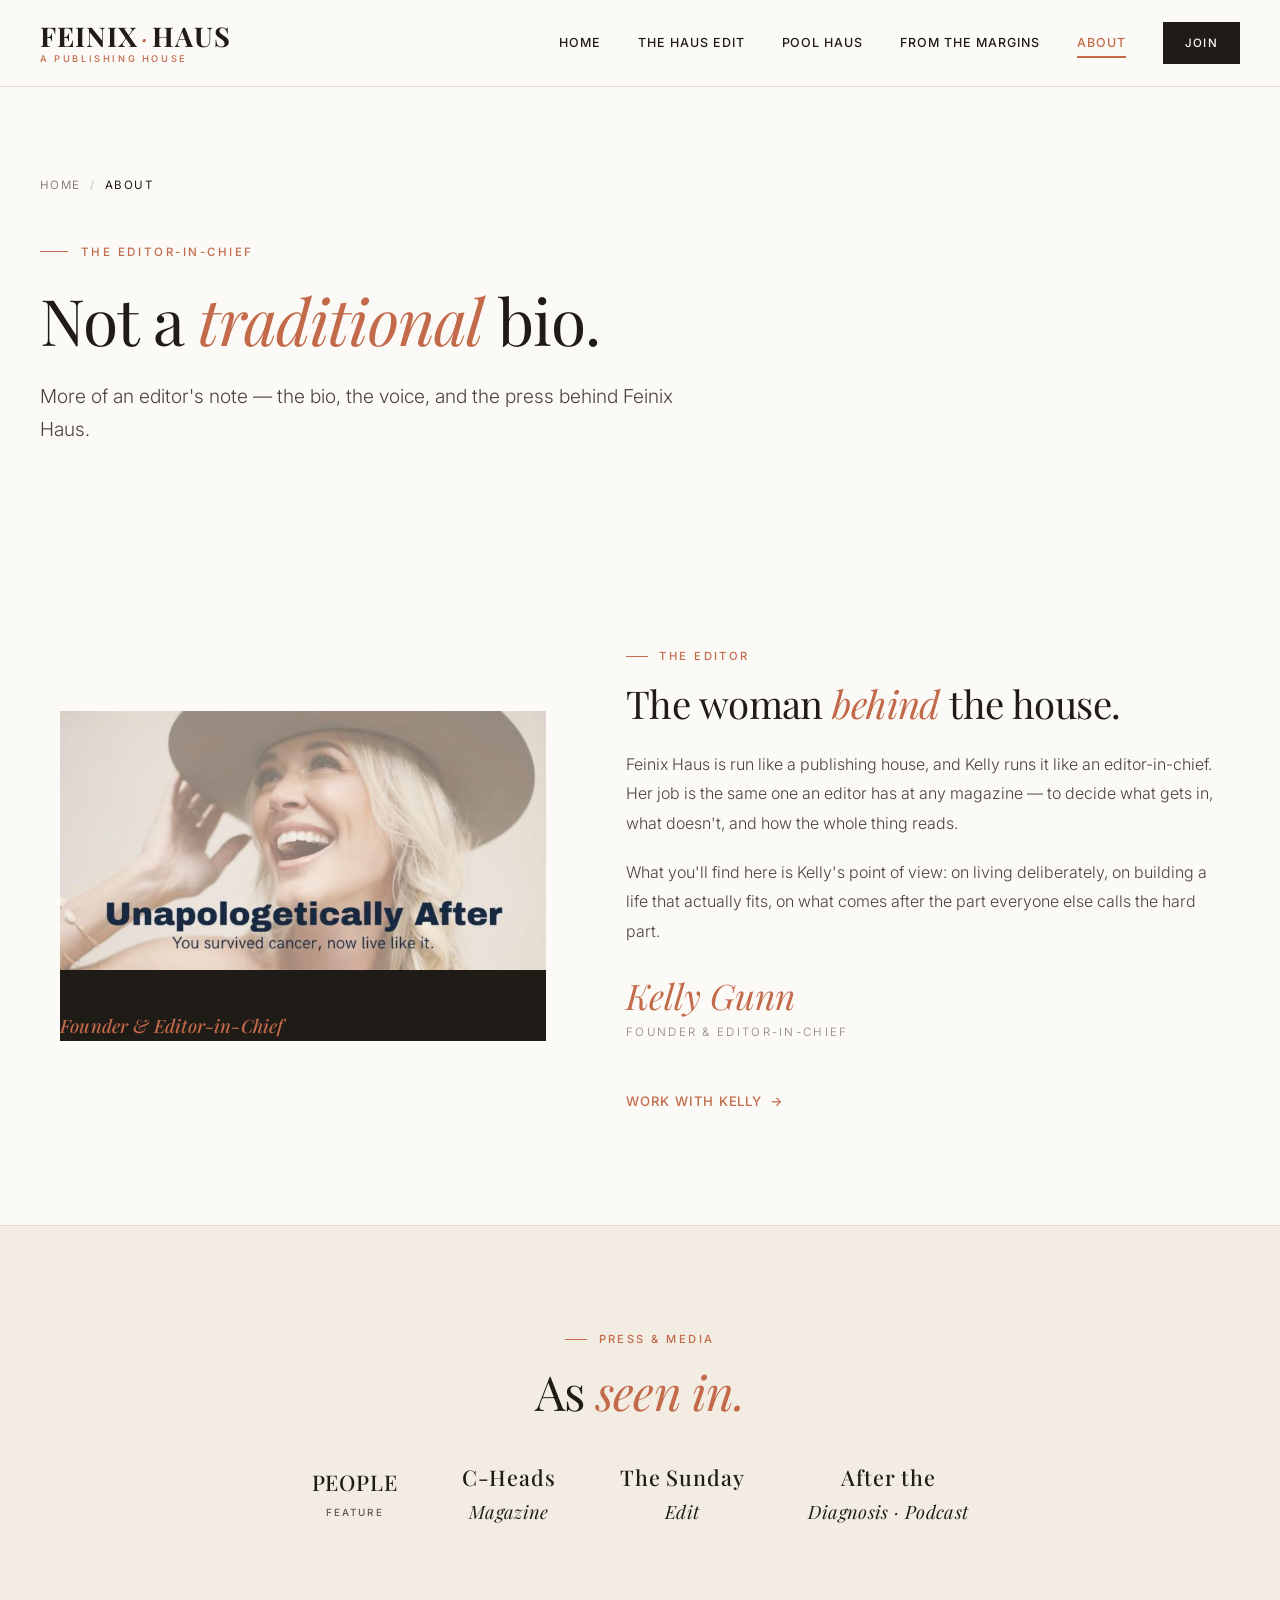
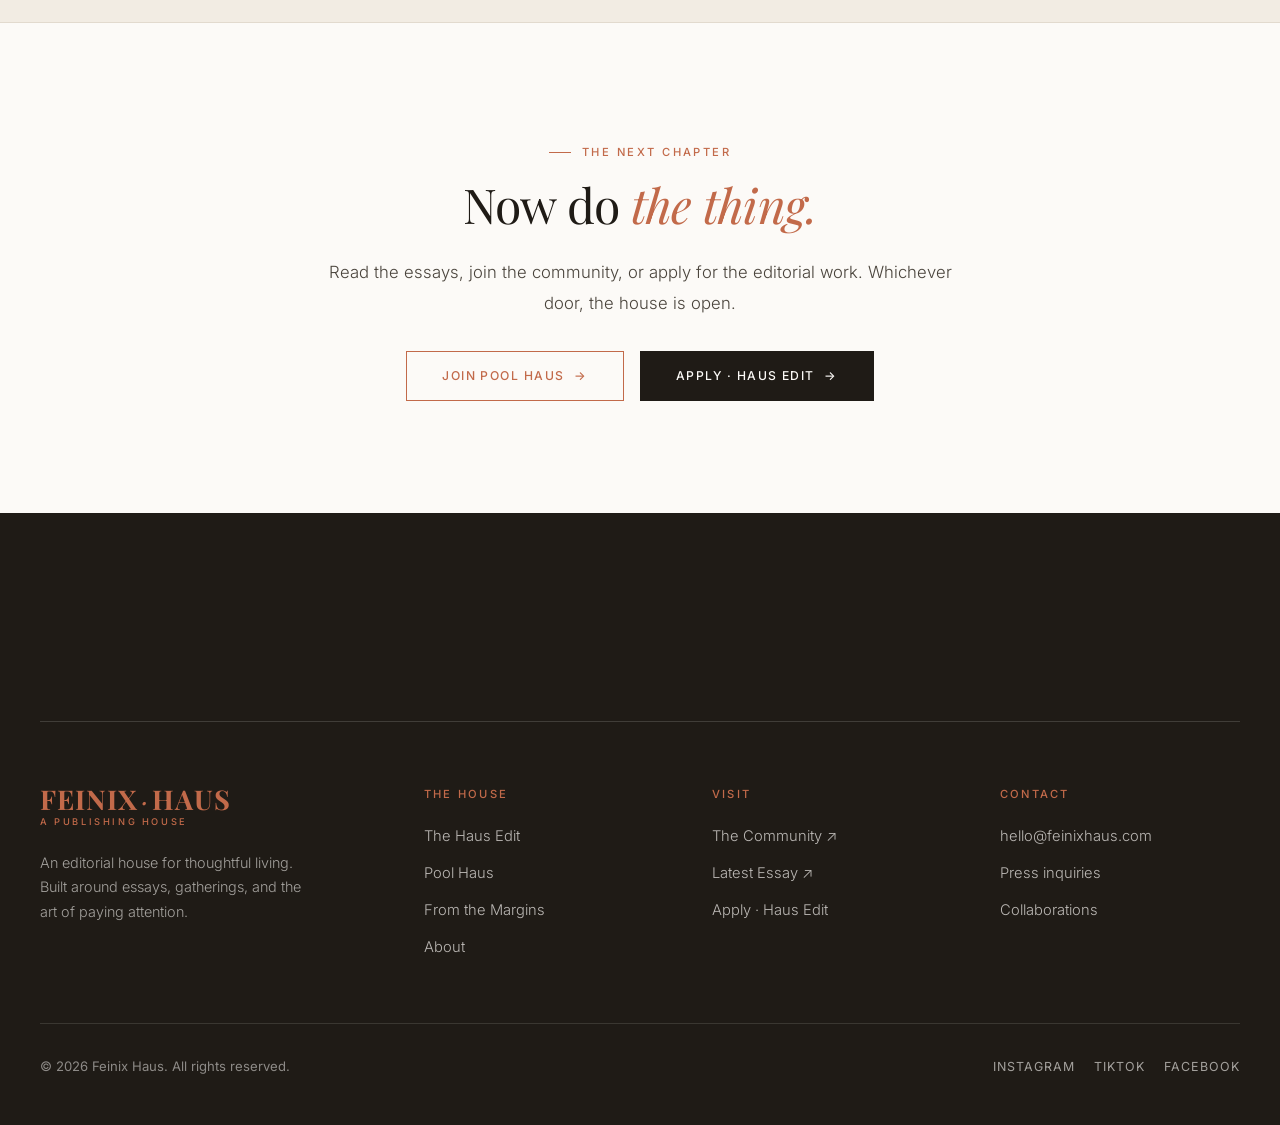
==== about.html @ f5db87a6 "site" ====
<!DOCTYPE html>
<html lang="en">
<head>
  <meta charset="UTF-8">
  <meta name="viewport" content="width=device-width, initial-scale=1.0">
  <meta name="color-scheme" content="light">
  <meta name="theme-color" content="#FCFAF7">

  <title>About — Kelly Gunn, Editor-in-Chief | Feinix Haus</title>
  <meta name="description" content="Kelly Gunn is the founder and editor-in-chief of Feinix Haus. Her story, why this house exists, the editorial philosophy, and the press that has featured her work.">
  <meta name="robots" content="index, follow">
  <link rel="canonical" href="https://feinixhaus.com/about.html">

  <meta property="og:title" content="About — Kelly Gunn, Editor-in-Chief | Feinix Haus">
  <meta property="og:description" content="The founder's story, the editorial philosophy, and the press behind Feinix Haus.">
  <meta property="og:type" content="profile">
  <meta property="og:url" content="https://feinixhaus.com/about.html">
  <meta property="og:site_name" content="Feinix Haus">

  <link rel="preconnect" href="https://fonts.googleapis.com">
  <link rel="preconnect" href="https://fonts.gstatic.com" crossorigin>
  <link href="https://fonts.googleapis.com/css2?family=Playfair+Display:ital,wght@0,400;0,500;0,700;1,400;1,500&family=Inter:wght@300;400;500;600;700&display=swap" rel="stylesheet">
  <link rel="stylesheet" href="styles.css">

  <script type="application/ld+json">
  {
    "@context": "https://schema.org",
    "@type": "ProfilePage",
    "mainEntity": {
      "@type": "Person",
      "name": "Kelly Gunn",
      "jobTitle": "Founder & Editor-in-Chief",
      "worksFor": { "@type": "Organization", "name": "Feinix Haus", "url": "https://feinixhaus.com/" },
      "url": "https://feinixhaus.com/about.html"
    }
  }
  </script>
  <script type="application/ld+json">
  {
    "@context": "https://schema.org",
    "@type": "BreadcrumbList",
    "itemListElement": [
      { "@type": "ListItem", "position": 1, "name": "Home", "item": "https://feinixhaus.com/" },
      { "@type": "ListItem", "position": 2, "name": "About", "item": "https://feinixhaus.com/about.html" }
    ]
  }
  </script>
</head>
<body>

  <a href="#main" class="skip-link">Skip to content</a>
  <div class="scroll-progress" id="scroll-progress" aria-hidden="true"></div>

  <main id="main">

  <!-- HEADER -->
  <header id="site-header" class="solid">
    <div class="header-inner">
      <a href="index.html" class="logo" aria-label="Feinix Haus — Home">
        <span class="logo-word">Feinix<span class="logo-mark">·</span>Haus</span>
        <span class="logo-tag">A Publishing House</span>
      </a>
      <nav class="desktop-nav" id="main-nav" aria-label="Primary">
        <ul>
          <li><a href="index.html">Home</a></li>
          <li><a href="haus-edit.html">The Haus Edit</a></li>
          <li><a href="pool-haus.html">Pool Haus</a></li>
          <li><a href="from-the-margins.html">From the Margins</a></li>
          <li><a href="about.html" aria-current="page">About</a></li>
          <li><a href="pool-haus.html" class="nav-cta">Join</a></li>
        </ul>
      </nav>
      <button class="hamburger" id="hamburger-btn" aria-label="Open menu" aria-expanded="false" aria-controls="mobile-menu">
        <span></span><span></span><span></span>
      </button>
    </div>
  </header>

  <div class="menu-backdrop" id="menu-backdrop"></div>
  <aside class="mobile-menu" id="mobile-menu" aria-label="Mobile navigation">
    <button class="mobile-menu-close" id="menu-close" aria-label="Close menu">×</button>
    <ul>
      <li><a href="index.html">Home</a></li>
      <li><a href="haus-edit.html">The Haus Edit</a></li>
      <li><a href="pool-haus.html">Pool Haus</a></li>
      <li><a href="from-the-margins.html">From the Margins</a></li>
      <li><a href="about.html" aria-current="page">About</a></li>
    </ul>
    <div class="mobile-menu-cta">
      <a href="pool-haus.html" class="btn btn-ink">Join Pool Haus <span class="arrow">→</span></a>
    </div>
  </aside>

  <!-- ============================================
       PAGE HERO
       ============================================ -->
  <section class="page-hero" style="padding-top: 11rem;">
    <div class="page-hero-inner">
      <nav class="breadcrumb" aria-label="Breadcrumb">
        <a href="index.html">Home</a>
        <span class="sep">/</span>
        <span class="current">About</span>
      </nav>
      <span class="page-hero-eyebrow">The Editor-in-Chief</span>
      <h1>Not a <em>traditional</em> bio.</h1>
      <p class="lead">
        More of an editor's note — the bio, the voice, and the press behind Feinix Haus.
      </p>
    </div>
  </section>

  <!-- ============================================
       PORTRAIT + INTRO
       ============================================ -->
  <section style="background: var(--cream);">
    <div class="container">
      <div class="about-grid">
        <div class="about-portrait reveal-left">
          <img src="assets/kelly-portrait.png"
               alt="Kelly Gunn, Founder & Editor-in-Chief of Feinix Haus"
               width="500" height="266"
               loading="lazy"
               decoding="async">
          <div class="about-portrait-caption">
            Kelly Gunn
            <em>Founder &amp; Editor-in-Chief</em>
          </div>
        </div>
        <div class="about-content reveal-right">
          <span class="section-label">The Editor</span>
          <h2 class="section-heading" style="font-size: 2.4rem;">The woman <em>behind</em> the house.</h2>
          <p>
            Feinix Haus is run like a publishing house, and Kelly runs it like an editor-in-chief. Her job is the same one an editor has at any magazine — to decide what gets in, what doesn't, and how the whole thing reads.
          </p>
          <p>
            What you'll find here is Kelly's point of view: on living deliberately, on building a life that actually fits, on what comes after the part everyone else calls the hard part.
          </p>
          <p class="signature">Kelly Gunn</p>
          <p class="role">Founder &amp; Editor-in-Chief</p>
          <a href="haus-edit.html#apply" class="text-link" style="margin-top:1rem;">Work with Kelly <span class="arrow">→</span></a>
        </div>
      </div>
    </div>
  </section>

  <!-- ============================================
       PRESS & MEDIA — Separated Panel
       ============================================ -->
  <section class="media-section" style="background: var(--sand); border-top: 1px solid var(--border-subtle); border-bottom: 1px solid var(--border-subtle);">
    <div class="container">
      <div class="reveal" style="margin-bottom: 2.5rem; text-align: center;">
        <span class="section-label" style="justify-content: center;">Press &amp; Media</span>
        <h2 class="section-heading">As <em>seen in.</em></h2>
      </div>

      <!-- Featured media logos -->
      <div class="media-logos reveal-stagger">
        <span class="media-logo">
          PEOPLE
          <span class="pub-type">Feature</span>
        </span>
        <span class="media-logo">
          C-Heads
          <em>Magazine</em>
        </span>
        <span class="media-logo">
          The Sunday
          <em>Edit</em>
        </span>
        <span class="media-logo">
          After the
          <em>Diagnosis · Podcast</em>
        </span>
      </div>
    </div>
  </section>

  <!-- ============================================
       CTA — close the loop
       ============================================ -->
  <section style="background: var(--cream); padding: 7rem 0;">
    <div class="container" style="text-align: center;">
      <div class="reveal" style="max-width: 640px; margin: 0 auto;">
        <span class="section-label" style="justify-content: center;">The Next Chapter</span>
        <h2 class="section-heading">Now do <em>the thing.</em></h2>
        <p class="section-text" style="margin: 0 auto 2rem;">
          Read the essays, join the community, or apply for the editorial work. Whichever door, the house is open.
        </p>
        <div style="display:flex; gap:1rem; justify-content:center; flex-wrap:wrap;">
          <a href="pool-haus.html" class="btn">Join Pool Haus <span class="arrow">→</span></a>
          <a href="haus-edit.html#apply" class="btn btn-ink">Apply · Haus Edit <span class="arrow">→</span></a>
        </div>
      </div>
    </div>
  </section>

  <!-- FOOTER -->
  <footer id="footer">
    <div class="footer-main">
      <div class="footer-brand">
        <a href="index.html" class="logo" aria-label="Feinix Haus — Home">
          <span class="logo-word">Feinix<span class="logo-mark">·</span>Haus</span>
          <span class="logo-tag">A Publishing House</span>
        </a>
        <p>An editorial house for thoughtful living. Built around essays, gatherings, and the art of paying attention.</p>
      </div>
      <div class="footer-col">
        <h5>The House</h5>
        <ul>
          <li><a href="haus-edit.html">The Haus Edit</a></li>
          <li><a href="pool-haus.html">Pool Haus</a></li>
          <li><a href="from-the-margins.html">From the Margins</a></li>
          <li><a href="about.html">About</a></li>
        </ul>
      </div>
      <div class="footer-col">
        <h5>Visit</h5>
        <ul>
          <li><a href="https://www.skool.com/unapologetically-after" target="_blank" rel="noopener">The Community ↗</a></li>
          <li><a href="https://www.c-heads.com/2026/07/13/the-boat/" target="_blank" rel="noopener">Latest Essay ↗</a></li>
          <li><a href="haus-edit.html#apply">Apply · Haus Edit</a></li>
        </ul>
      </div>
      <div class="footer-col">
        <h5>Contact</h5>
        <ul>
          <li><a href="mailto:hello@feinixhaus.com">hello@feinixhaus.com</a></li>
          <li><a href="mailto:press@feinixhaus.com">Press inquiries</a></li>
          <li><a href="mailto:hello@feinixhaus.com">Collaborations</a></li>
        </ul>
      </div>
    </div>
    <div class="footer-bottom">
      <span>© 2026 Feinix Haus. All rights reserved.</span>
      <div class="footer-socials">
        <a href="https://www.instagram.com/feinix_haus" target="_blank" rel="noopener">Instagram</a>
        <a href="https://www.tiktok.com/@unapologeticallyafter" target="_blank" rel="noopener">TikTok</a>
        <a href="#" aria-label="Facebook">Facebook</a>
      </div>
    </div>
  </footer>

  <button class="back-to-top" id="back-to-top" aria-label="Back to top">
    <svg viewBox="0 0 24 24"><polyline points="18 15 12 9 6 15"></polyline></svg>
  </button>

  </main>

  <script src="nav.js"></script>
</body>
</html>
---- styles.css ----
/* =================================================================
   FEINIX HAUS — Shared Stylesheet
   Editorial house for thoughtful living. All pages share this file.
   ================================================================= */

/* ============================================
   CSS CUSTOM PROPERTIES — Palm Springs Editorial Palette
   ============================================ */
:root {
  --accent: #C26A4A;
  --accent-hover: #a8573b;
  --accent-glow: rgba(194, 106, 74, 0.15);
  --pool: #2E5E5A;
  --ink: #1F1B16;
  --cream: #FCFAF7;
  --sand: #F2ECE3;
  --sand-deep: #E8DFD1;
  --text-primary: #1F1B16;
  --text-secondary: #4a443c;
  --text-muted: #8a8278;
  --border-subtle: #E2DACE;
  --border-ink: #1F1B16;
  --header-height: 80px;
  --transition-smooth: cubic-bezier(0.25, 0.46, 0.45, 0.94);
  --transition-decel: cubic-bezier(0.16, 1, 0.3, 1);
}

/* ============================================
   RESET & BASE
   ============================================ */
* {
  margin: 0;
  padding: 0;
  box-sizing: border-box;
}

:focus-visible {
  outline: 2px solid var(--accent);
  outline-offset: 3px;
  border-radius: 2px;
}

a, button, input, textarea, [tabindex] {
  touch-action: manipulation;
}

.skip-link {
  position: absolute;
  top: -100px;
  left: 1rem;
  background: var(--ink);
  color: var(--cream);
  padding: 0.75rem 1.2rem;
  font-size: 0.8rem;
  letter-spacing: 0.08em;
  text-transform: uppercase;
  text-decoration: none;
  z-index: 2000;
  transition: top 0.25s var(--transition-smooth);
}
.skip-link:focus { top: 1rem; }

.scroll-progress {
  position: fixed;
  top: 0;
  left: 0;
  height: 2px;
  background: var(--accent);
  width: 0%;
  z-index: 1100;
  transition: width 0.1s linear;
}

.visually-hidden {
  position: absolute !important;
  width: 1px; height: 1px;
  padding: 0; margin: -1px;
  overflow: hidden;
  clip: rect(0, 0, 0, 0);
  white-space: nowrap;
  border: 0;
}

html {
  scroll-behavior: smooth;
  scroll-padding-top: 90px;
  -webkit-text-size-adjust: 100%;
  text-size-adjust: 100%;
}

body {
  font-family: 'Inter', -apple-system, BlinkMacSystemFont, sans-serif;
  background-color: #FCFAF7;
  color: var(--text-primary);
  line-height: 1.6;
  -webkit-font-smoothing: antialiased;
  -moz-osx-font-smoothing: grayscale;
  overflow-x: hidden;
  text-rendering: optimizeLegibility;
  font-feature-settings: "kern" 1, "liga" 1;
}

.hero-image-main,
.hero-image-frame,
.scroll-progress,
.back-to-top,
.reveal, .reveal-left, .reveal-right,
.essay-feature-image img,
.archive-image img,
.tier-card {
  will-change: transform, opacity;
  backface-visibility: hidden;
  -webkit-backface-visibility: hidden;
}

h1, h2, h3, .serif {
  font-family: 'Playfair Display', serif;
  font-weight: 400;
  letter-spacing: -0.015em;
}

img {
  max-width: 100%;
  display: block;
}

.container {
  max-width: 1240px;
  margin: 0 auto;
  padding: 0 2.5rem;
}

.container-wide {
  max-width: 1480px;
  margin: 0 auto;
  padding: 0 2.5rem;
}

.container-narrow {
  max-width: 860px;
  margin: 0 auto;
  padding: 0 2.5rem;
}

/* ============================================
   TYPOGRAPHY UTILITIES
   ============================================ */
.eyebrow {
  font-family: 'Inter', sans-serif;
  font-size: 0.7rem;
  letter-spacing: 0.22em;
  text-transform: uppercase;
  color: var(--accent);
  font-weight: 500;
}

.eyebrow-muted {
  font-family: 'Inter', sans-serif;
  font-size: 0.7rem;
  letter-spacing: 0.22em;
  text-transform: uppercase;
  color: var(--text-muted);
  font-weight: 500;
}

.lead {
  font-size: 1.2rem;
  font-weight: 300;
  color: var(--text-secondary);
  line-height: 1.7;
}

/* ============================================
   HEADER
   ============================================ */
header {
  position: fixed;
  top: 0;
  left: 0;
  right: 0;
  z-index: 1000;
  display: flex;
  justify-content: space-between;
  align-items: center;
  padding: 1.4rem 2.5rem;
  max-width: 100%;
  transition: all 0.4s var(--transition-smooth);
  background: transparent;
}

/* On interior pages, header always has a subtle backdrop (hero may be shorter) */
header.solid {
  background: rgba(252, 250, 247, 0.9);
  backdrop-filter: blur(20px) saturate(1.1);
  -webkit-backdrop-filter: blur(20px) saturate(1.1);
  box-shadow: 0 1px 0 var(--border-subtle);
}

header.scrolled {
  background: rgba(252, 250, 247, 0.9);
  backdrop-filter: blur(20px) saturate(1.1);
  -webkit-backdrop-filter: blur(20px) saturate(1.1);
  padding: 0.9rem 2.5rem;
  box-shadow: 0 1px 0 var(--border-subtle);
}

.header-inner {
  display: flex;
  justify-content: space-between;
  align-items: center;
  max-width: 1480px;
  margin: 0 auto;
  width: 100%;
  gap: 1rem;
}

.header-inner > .logo { flex: 0 1 auto; min-width: 0; }
.header-inner > .hamburger,
.header-inner > nav.desktop-nav { flex: 0 0 auto; }

.logo {
  font-family: 'Playfair Display', serif;
  font-size: 1.7rem;
  font-weight: 700;
  letter-spacing: 0.04em;
  text-transform: uppercase;
  line-height: 1;
  text-decoration: none;
  color: var(--ink);
  display: inline-flex;
  flex-direction: column;
  align-items: flex-start;
  gap: 0.15rem;
  min-width: 0;
  overflow: hidden;
}

.logo-mark {
  color: var(--accent);
  font-style: italic;
  font-weight: 400;
  padding: 0 0.1em;
}

.logo-word { display: inline-block; white-space: nowrap; }

.logo-tag {
  display: block;
  font-size: 0.58rem;
  font-weight: 500;
  letter-spacing: 0.28em;
  text-transform: uppercase;
  color: var(--accent);
  font-family: 'Inter', sans-serif;
  margin-top: 0.1rem;
  white-space: nowrap;
}

nav ul {
  display: flex;
  gap: 2.3rem;
  list-style: none;
  font-size: 0.78rem;
  font-weight: 500;
  letter-spacing: 0.08em;
  text-transform: uppercase;
  align-items: center;
}

nav a {
  text-decoration: none;
  color: var(--text-primary);
  transition: color 0.3s;
  position: relative;
  display: inline-flex;
  align-items: baseline;
  gap: 0.35rem;
}

nav a::after {
  content: '';
  position: absolute;
  bottom: -5px;
  left: 0;
  width: 0;
  height: 1.5px;
  background: var(--accent);
  transition: width 0.3s var(--transition-smooth);
}

nav a:hover { color: var(--accent); }
nav a:hover::after { width: 100%; }

/* Active page indicator */
nav a[aria-current="page"] {
  color: var(--accent);
}
nav a[aria-current="page"]::after {
  width: 100%;
}

.nav-cta {
  background: var(--ink);
  color: var(--cream);
  padding: 0.65rem 1.3rem;
  text-decoration: none;
  font-size: 0.72rem;
  letter-spacing: 0.12em;
  text-transform: uppercase;
  font-weight: 500;
  transition: all 0.3s var(--transition-smooth);
  border: 1px solid var(--ink);
}
.nav-cta:hover {
  background: var(--accent);
  border-color: var(--accent);
  color: #fff;
}
.nav-cta::after { display: none; }

/* Hamburger */
.hamburger {
  display: none;
  flex-direction: column;
  justify-content: center;
  gap: 5px;
  width: 30px;
  height: 30px;
  background: none;
  border: none;
  cursor: pointer;
  padding: 0;
  z-index: 1001;
  position: relative;
}
.hamburger::before {
  content: '';
  position: absolute;
  inset: -10px;
}
.hamburger span {
  display: block;
  width: 100%;
  height: 1.5px;
  background: var(--ink);
  transition: all 0.3s var(--transition-smooth);
  transform-origin: center;
}
.hamburger.active span:nth-child(1) { transform: rotate(45deg) translate(4.5px, 4.5px); }
.hamburger.active span:nth-child(2) { opacity: 0; }
.hamburger.active span:nth-child(3) { transform: rotate(-45deg) translate(4.5px, -4.5px); }

/* ============================================
   HOME HERO
   ============================================ */
.hero {
  position: relative;
  padding: 9rem 2.5rem 5rem;
  min-height: 92vh;
  display: flex;
  align-items: center;
  overflow: hidden;
}

.hero-grid {
  max-width: 1480px;
  margin: 0 auto;
  width: 100%;
  display: grid;
  grid-template-columns: 1.05fr 0.95fr;
  gap: 4rem;
  align-items: center;
}

.hero-content { position: relative; z-index: 2; }

.hero-issue {
  display: flex;
  align-items: center;
  gap: 0.85rem;
  margin-bottom: 2.5rem;
  opacity: 0;
  animation: heroFadeIn 0.8s var(--transition-smooth) 0.2s forwards;
}
.hero-issue .issue-no {
  font-family: 'Playfair Display', serif;
  font-style: italic;
  font-size: 0.95rem;
  color: var(--text-secondary);
}
.hero-issue .issue-rule {
  width: 40px;
  height: 1px;
  background: var(--accent);
}

.hero h1 {
  font-size: clamp(3.2rem, 7.2vw, 6rem);
  font-weight: 400;
  line-height: 1.02;
  margin-bottom: 1.8rem;
  color: var(--ink);
  opacity: 0;
  transform: translateY(30px);
  animation: heroFadeIn 1s var(--transition-smooth) 0.35s forwards;
}

.hero-audience {
  font-family: 'Inter', sans-serif;
  font-size: 0.78rem;
  letter-spacing: 0.2em;
  text-transform: uppercase;
  color: var(--accent);
  font-weight: 500;
  margin-bottom: 1rem;
  opacity: 0;
  transform: translateY(20px);
  animation: heroFadeIn 1s var(--transition-smooth) 0.3s forwards;
}

.hero h1 em {
  font-style: italic;
  color: var(--accent);
  font-weight: 500;
}

.hero .subtitle {
  font-family: 'Inter', sans-serif;
  font-size: 1.18rem;
  font-weight: 300;
  color: var(--text-secondary);
  max-width: 480px;
  line-height: 1.75;
  margin-bottom: 2.5rem;
  opacity: 0;
  transform: translateY(20px);
  animation: heroFadeIn 1s var(--transition-smooth) 0.55s forwards;
}

.hero-actions {
  display: flex;
  gap: 1rem;
  flex-wrap: wrap;
  align-items: center;
  opacity: 0;
  transform: translateY(20px);
  animation: heroFadeIn 1s var(--transition-smooth) 0.75s forwards;
}

.hero-visual {
  position: relative;
  height: 78vh;
  max-height: 720px;
  min-height: 480px;
}

.hero-image-main {
  position: absolute;
  inset: 0;
  width: 100%;
  height: 100%;
  object-fit: cover;
  filter: contrast(1.02) saturate(0.95);
  opacity: 0;
  transform: scale(1.05);
  animation: heroImgReveal 1.6s var(--transition-decel) 0.3s forwards;
}

.hero-image-frame {
  position: absolute;
  inset: 0;
  border: 1px solid rgba(31, 27, 22, 0.15);
  pointer-events: none;
  z-index: 2;
  transform: scale(0.96);
  opacity: 0;
  animation: heroFrameReveal 1.2s var(--transition-smooth) 0.7s forwards;
}

.hero-caption {
  position: absolute;
  bottom: -2rem;
  right: 0;
  background: var(--cream);
  padding: 1rem 1.4rem;
  max-width: 240px;
  font-size: 0.72rem;
  letter-spacing: 0.15em;
  text-transform: uppercase;
  color: var(--text-muted);
  border-left: 2px solid var(--accent);
  z-index: 3;
  opacity: 0;
  transform: translateY(15px);
  animation: heroFadeIn 0.9s var(--transition-smooth) 1.1s forwards;
}
.hero-caption em {
  font-family: 'Playfair Display', serif;
  font-style: italic;
  text-transform: none;
  letter-spacing: 0.01em;
  font-size: 0.95rem;
  color: var(--ink);
  display: block;
  margin-top: 0.3rem;
}

@keyframes heroFadeIn { to { opacity: 1; transform: translateY(0); } }
@keyframes heroImgReveal { to { opacity: 1; transform: scale(1); } }
@keyframes heroFrameReveal { to { opacity: 1; transform: scale(1); } }

.scroll-cue {
  position: absolute;
  bottom: 2rem;
  left: 2.5rem;
  display: flex;
  align-items: center;
  gap: 0.75rem;
  font-size: 0.66rem;
  letter-spacing: 0.2em;
  text-transform: uppercase;
  color: var(--text-muted);
  opacity: 0;
  animation: heroFadeIn 1s var(--transition-smooth) 1.4s forwards;
  z-index: 3;
}
.scroll-cue .scroll-line {
  width: 36px;
  height: 1px;
  background: var(--accent);
  animation: scrollPulse 2.4s ease-in-out infinite;
}
@keyframes scrollPulse {
  0%, 100% { opacity: 0.3; transform: scaleX(0.5); transform-origin: left; }
  50% { opacity: 1; transform: scaleX(1); }
}

/* ============================================
   INTERIOR PAGE HERO (shorter than home hero)
   ============================================ */
.page-hero {
  padding: 11rem 2.5rem 5rem;
  background: var(--cream);
  position: relative;
}
.page-hero-inner {
  max-width: 1240px;
  margin: 0 auto;
}
.page-hero-eyebrow {
  font-family: 'Inter', sans-serif;
  font-size: 0.72rem;
  letter-spacing: 0.22em;
  text-transform: uppercase;
  color: var(--accent);
  font-weight: 500;
  margin-bottom: 1.5rem;
  display: inline-flex;
  align-items: center;
  gap: 0.8rem;
}
.page-hero-eyebrow::before {
  content: '';
  width: 28px;
  height: 1px;
  background: var(--accent);
}
.page-hero h1 {
  font-family: 'Playfair Display', serif;
  font-size: clamp(2.4rem, 5.5vw, 4rem);
  font-weight: 400;
  line-height: 1.1;
  color: var(--ink);
  max-width: 18ch;
  margin-bottom: 1.5rem;
}
.page-hero h1 em {
  font-style: italic;
  color: var(--accent);
}
.page-hero .lead {
  font-size: 1.2rem;
  font-weight: 300;
  color: var(--text-secondary);
  line-height: 1.75;
  max-width: 640px;
}

/* Breadcrumb on interior pages */
.breadcrumb {
  display: flex;
  align-items: center;
  gap: 0.6rem;
  font-size: 0.72rem;
  letter-spacing: 0.12em;
  text-transform: uppercase;
  color: var(--text-muted);
  margin-bottom: 2.5rem;
}
.breadcrumb a {
  color: var(--text-muted);
  text-decoration: none;
  transition: color 0.3s;
}
.breadcrumb a:hover { color: var(--accent); }
.breadcrumb .sep { opacity: 0.5; }
.breadcrumb .current { color: var(--ink); }

/* ============================================
   SECTIONS
   ============================================ */
section {
  padding: 7rem 0;
  position: relative;
  scroll-margin-top: 90px;
}

.section-marker {
  position: absolute;
  top: 2.5rem;
  right: 2.5rem;
  font-family: 'Playfair Display', serif;
  font-style: italic;
  font-size: 0.82rem;
  color: var(--text-muted);
  letter-spacing: 0.05em;
  opacity: 0.6;
}
.section-marker span {
  color: var(--accent);
  font-style: normal;
  font-weight: 500;
}
@media (max-width: 768px) {
  .section-marker { right: 1.5rem; top: 1.8rem; font-size: 0.72rem; }
}

.section-label {
  font-family: 'Inter', sans-serif;
  font-size: 0.7rem;
  letter-spacing: 0.22em;
  text-transform: uppercase;
  color: var(--accent);
  margin-bottom: 1rem;
  font-weight: 500;
  display: inline-flex;
  align-items: center;
  gap: 0.7rem;
}
.section-label::before {
  content: '';
  width: 22px;
  height: 1px;
  background: var(--accent);
}

.section-heading {
  font-family: 'Playfair Display', serif;
  font-size: clamp(2rem, 4vw, 3rem);
  font-weight: 400;
  line-height: 1.15;
  margin-bottom: 1.5rem;
  color: var(--ink);
}
.section-heading em {
  font-style: italic;
  color: var(--accent);
}

.section-text {
  font-size: 1.05rem;
  font-weight: 300;
  color: var(--text-secondary);
  max-width: 640px;
  line-height: 1.85;
}

.panel-sand { background: var(--sand); }
.panel-sand-deep { background: var(--sand-deep); }
.panel-ink { background: var(--ink); color: var(--cream); }

/* ============================================
   BUTTONS
   ============================================ */
.btn {
  display: inline-flex;
  align-items: center;
  gap: 0.6rem;
  background: transparent;
  border: 1.5px solid var(--accent);
  color: var(--accent);
  padding: 0.9rem 2.2rem;
  font-size: 0.76rem;
  font-weight: 500;
  letter-spacing: 0.12em;
  text-transform: uppercase;
  text-decoration: none;
  transition: all 0.35s var(--transition-smooth);
  position: relative;
  overflow: hidden;
  font-family: 'Inter', sans-serif;
  cursor: pointer;
}
.btn::before {
  content: '';
  position: absolute;
  top: 0;
  left: -100%;
  width: 100%;
  height: 100%;
  background: var(--accent);
  transition: left 0.35s var(--transition-smooth);
  z-index: -1;
}
.btn:hover {
  color: #fff;
  transform: translateY(-2px);
  box-shadow: 0 8px 24px var(--accent-glow);
}
.btn:hover::before { left: 0; }
.btn:active { transform: translateY(0); }
.btn .arrow {
  display: inline-block;
  transition: transform 0.3s var(--transition-smooth);
}
.btn:hover .arrow { transform: translateX(4px); }

.btn-ink {
  background: var(--ink);
  color: var(--cream);
  border-color: var(--ink);
}
.btn-ink::before { background: var(--accent); }
.btn-ink:hover { color: #fff; border-color: var(--accent); }

.btn-light {
  border-color: var(--cream);
  color: var(--cream);
}
.btn-light::before { background: var(--cream); }
.btn-light:hover { color: var(--ink); }

.text-link {
  display: inline-flex;
  align-items: center;
  gap: 0.5rem;
  color: var(--accent);
  text-decoration: none;
  font-size: 0.82rem;
  font-weight: 500;
  letter-spacing: 0.06em;
  text-transform: uppercase;
  transition: gap 0.3s var(--transition-smooth);
}
.text-link:hover { gap: 0.8rem; }
.text-link .arrow { transition: transform 0.3s var(--transition-smooth); }
.text-link:hover .arrow { transform: translateX(3px); }

/* ============================================
   SCROLL REVEAL
   ============================================ */
.reveal {
  opacity: 0;
  transform: translateY(40px);
  transition: opacity 0.9s var(--transition-decel), transform 0.9s var(--transition-decel);
}
.reveal.visible { opacity: 1; transform: translateY(0); }

.reveal-left {
  opacity: 0;
  transform: translateX(-40px);
  transition: opacity 0.9s var(--transition-decel), transform 0.9s var(--transition-decel);
}
.reveal-left.visible { opacity: 1; transform: translateX(0); }

.reveal-right {
  opacity: 0;
  transform: translateX(40px);
  transition: opacity 0.9s var(--transition-decel), transform 0.9s var(--transition-decel);
}
.reveal-right.visible { opacity: 1; transform: translateX(0); }

.reveal-stagger > * {
  opacity: 0;
  transform: translateY(28px);
  transition: opacity 0.7s var(--transition-decel), transform 0.7s var(--transition-decel);
}
.reveal-stagger.visible > * { opacity: 1; transform: translateY(0); }
.reveal-stagger.visible > *:nth-child(1) { transition-delay: 0.05s; }
.reveal-stagger.visible > *:nth-child(2) { transition-delay: 0.15s; }
.reveal-stagger.visible > *:nth-child(3) { transition-delay: 0.25s; }
.reveal-stagger.visible > *:nth-child(4) { transition-delay: 0.35s; }
.reveal-stagger.visible > *:nth-child(5) { transition-delay: 0.45s; }
.reveal-stagger.visible > *:nth-child(6) { transition-delay: 0.55s; }

/* ============================================
   PHILOSOPHY
   ============================================ */
.philosophy {
  padding: 8rem 0;
  background: var(--cream);
}
.philosophy-grid {
  display: grid;
  grid-template-columns: 0.9fr 1.1fr;
  gap: 5rem;
  align-items: start;
}
.philosophy-quote {
  font-family: 'Playfair Display', serif;
  font-style: italic;
  font-size: clamp(1.5rem, 2.6vw, 2.05rem);
  line-height: 1.45;
  color: var(--ink);
  position: relative;
  padding-left: 2rem;
  border-left: 2px solid var(--accent);
}
.philosophy-quote-mark {
  position: absolute;
  top: -2.5rem;
  left: -0.5rem;
  font-family: 'Playfair Display', serif;
  font-size: 5rem;
  color: var(--accent);
  opacity: 0.18;
  line-height: 1;
}
.philosophy-attribution {
  margin-top: 2rem;
  font-family: 'Inter', sans-serif;
  font-style: normal;
  font-size: 0.78rem;
  letter-spacing: 0.18em;
  text-transform: uppercase;
  color: var(--text-muted);
}
.philosophy-pillars {
  display: grid;
  gap: 1.5rem;
  margin-top: 2rem;
}
.pillar {
  display: grid;
  grid-template-columns: auto 1fr;
  gap: 1.4rem;
  align-items: start;
  padding: 1.3rem 0;
  border-top: 1px solid var(--border-subtle);
}
.pillar:last-child { border-bottom: 1px solid var(--border-subtle); }
.pillar-no {
  font-family: 'Playfair Display', serif;
  font-style: italic;
  font-size: 1.1rem;
  color: var(--accent);
  padding-top: 0.15rem;
}
.pillar h4 {
  font-family: 'Playfair Display', serif;
  font-size: 1.2rem;
  font-weight: 500;
  margin-bottom: 0.3rem;
  color: var(--ink);
}
.pillar p {
  font-size: 0.95rem;
  color: var(--text-secondary);
  line-height: 1.65;
  font-weight: 300;
}

/* ============================================
   FEATURED ESSAY
   ============================================ */
.featured-essay {
  padding: 7rem 0;
  background: var(--sand);
}
.essay-feature-card {
  display: grid;
  grid-template-columns: 1.1fr 1fr;
  gap: 0;
  background: var(--cream);
  margin-top: 3rem;
  align-items: stretch;
  box-shadow: 0 30px 60px -30px rgba(31, 27, 22, 0.18);
}
.essay-feature-image {
  position: relative;
  overflow: hidden;
  min-height: 460px;
}
.essay-feature-image img {
  width: 100%;
  height: 100%;
  object-fit: cover;
  filter: contrast(1.02);
  transition: transform 0.8s var(--transition-smooth);
}
.essay-feature-card:hover .essay-feature-image img {
  transform: scale(1.04);
}
.essay-feature-tag {
  position: absolute;
  top: 1.5rem;
  left: 1.5rem;
  background: var(--cream);
  padding: 0.5rem 1rem;
  font-size: 0.66rem;
  letter-spacing: 0.18em;
  text-transform: uppercase;
  color: var(--accent);
  font-weight: 500;
  z-index: 2;
}
.essay-feature-content {
  padding: 3.5rem 3rem;
  display: flex;
  flex-direction: column;
  justify-content: center;
}
.essay-feature-meta {
  font-size: 0.72rem;
  letter-spacing: 0.15em;
  text-transform: uppercase;
  color: var(--text-muted);
  margin-bottom: 1rem;
}
.essay-feature-content h3 {
  font-family: 'Playfair Display', serif;
  font-size: clamp(1.8rem, 3vw, 2.4rem);
  font-weight: 400;
  line-height: 1.2;
  margin-bottom: 1.2rem;
  color: var(--ink);
}
.essay-feature-content h3 em {
  font-style: italic;
  color: var(--accent);
}
.essay-feature-content p {
  color: var(--text-secondary);
  font-weight: 300;
  line-height: 1.75;
  margin-bottom: 1.5rem;
}
.essay-byline {
  display: flex;
  align-items: center;
  gap: 0.8rem;
  margin-bottom: 1.5rem;
  padding-top: 1.5rem;
  border-top: 1px solid var(--border-subtle);
}
.byline-avatar {
  width: 38px;
  height: 38px;
  border-radius: 50%;
  background: var(--sand-deep);
  overflow: hidden;
}
.byline-avatar img {
  width: 100%;
  height: 100%;
  object-fit: cover;
}
.byline-text { font-size: 0.85rem; color: var(--text-secondary); }
.byline-text strong {
  display: block;
  color: var(--ink);
  font-weight: 500;
  font-family: 'Playfair Display', serif;
  font-size: 0.95rem;
}

/* ============================================
   THE HAUS EDIT
   ============================================ */
.haus-edit {
  padding: 8rem 0;
  background: var(--cream);
}
.haus-edit-intro {
  display: grid;
  grid-template-columns: 1fr 1fr;
  gap: 4rem;
  align-items: end;
  margin-bottom: 5rem;
}
.edit-detail-grid {
  display: grid;
  grid-template-columns: repeat(2, 1fr);
  gap: 0;
  border-top: 1px solid var(--border-ink);
  border-left: 1px solid var(--border-ink);
}
.edit-detail {
  padding: 2.5rem;
  border-right: 1px solid var(--border-ink);
  border-bottom: 1px solid var(--border-ink);
  background: var(--cream);
  transition: background 0.4s;
}
.edit-detail:hover { background: var(--sand); }
.edit-detail-label {
  font-size: 0.66rem;
  letter-spacing: 0.2em;
  text-transform: uppercase;
  color: var(--accent);
  font-weight: 500;
  margin-bottom: 0.8rem;
}
.edit-detail h4 {
  font-family: 'Playfair Display', serif;
  font-size: 1.45rem;
  font-weight: 400;
  color: var(--ink);
  margin-bottom: 0.8rem;
  line-height: 1.25;
}
.edit-detail p {
  font-size: 0.95rem;
  color: var(--text-secondary);
  line-height: 1.7;
  font-weight: 300;
}

.volume-feature {
  margin-top: 5rem;
  display: grid;
  grid-template-columns: 0.85fr 1.15fr;
  gap: 4rem;
  align-items: center;
  background: var(--ink);
  color: var(--cream);
  padding: 4rem;
}
.volume-feature-image {
  position: relative;
  aspect-ratio: 4 / 5;
  overflow: hidden;
}
.volume-feature-image img {
  width: 100%;
  height: 100%;
  object-fit: cover;
  filter: grayscale(10%) contrast(1.05);
}
.volume-feature .eyebrow { color: var(--accent); }
.volume-feature h3 {
  font-family: 'Playfair Display', serif;
  font-size: clamp(2rem, 3.5vw, 2.8rem);
  font-weight: 400;
  line-height: 1.15;
  margin: 0.8rem 0 1.5rem;
  color: var(--cream);
}
.volume-feature h3 em { font-style: italic; color: var(--accent); }
.volume-feature p {
  color: rgba(252, 250, 247, 0.78);
  font-weight: 300;
  line-height: 1.8;
  margin-bottom: 1.5rem;
}
.volume-includes {
  list-style: none;
  margin: 1.8rem 0 2rem;
  padding: 1.5rem 0;
  border-top: 1px solid rgba(252, 250, 247, 0.15);
  border-bottom: 1px solid rgba(252, 250, 247, 0.15);
}
.volume-includes li {
  display: flex;
  align-items: baseline;
  gap: 0.8rem;
  padding: 0.45rem 0;
  font-size: 0.92rem;
  color: rgba(252, 250, 247, 0.85);
  font-weight: 300;
}
.volume-includes li::before {
  content: '—';
  color: var(--accent);
  font-weight: 500;
}

/* FAQ */
.faq-section {
  margin-top: 5rem;
  max-width: 860px;
}
.faq-list { border-top: 1px solid var(--border-subtle); }
.faq-item { border-bottom: 1px solid var(--border-subtle); }
.faq-question {
  width: 100%;
  background: none;
  border: none;
  padding: 1.6rem 0;
  display: flex;
  justify-content: space-between;
  align-items: center;
  gap: 1.5rem;
  text-align: left;
  cursor: pointer;
  font-family: 'Playfair Display', serif;
  font-size: 1.2rem;
  font-weight: 400;
  color: var(--ink);
  transition: color 0.3s;
}
.faq-question:hover { color: var(--accent); }
.faq-icon {
  flex-shrink: 0;
  width: 22px;
  height: 22px;
  position: relative;
}
.faq-icon::before,
.faq-icon::after {
  content: '';
  position: absolute;
  background: var(--accent);
  transition: transform 0.35s var(--transition-smooth);
}
.faq-icon::before {
  top: 50%; left: 0;
  width: 100%; height: 1.5px;
  transform: translateY(-50%);
}
.faq-icon::after {
  left: 50%; top: 0;
  width: 1.5px; height: 100%;
  transform: translateX(-50%);
}
.faq-item.open .faq-icon::after { transform: translateX(-50%) scaleY(0); }
.faq-answer {
  max-height: 0;
  overflow: hidden;
  transition: max-height 0.45s var(--transition-smooth);
}
.faq-answer-inner {
  padding: 0 0 1.6rem;
  color: var(--text-secondary);
  font-weight: 300;
  line-height: 1.8;
  max-width: 680px;
}

/* ============================================
   APPLY FORM
   ============================================ */
.apply-section {
  padding: 8rem 0;
  background: var(--ink);
  color: var(--cream);
  position: relative;
  overflow: hidden;
}
.apply-section::before {
  content: '';
  position: absolute;
  inset: 0;
  background-image: url('https://images.unsplash.com/photo-1493809842364-78817add7ffb?q=80&w=2000&auto=format&fit=crop');
  background-size: cover;
  background-position: center;
  opacity: 0.1;
  mix-blend-mode: overlay;
}
.apply-content { position: relative; z-index: 2; }
.apply-grid {
  display: grid;
  grid-template-columns: 1fr 1fr;
  gap: 4rem;
  align-items: start;
  max-width: 1080px;
  margin: 0 auto;
}
.apply-content .section-label { color: var(--accent); }
.apply-content .section-label::before { background: var(--accent); }
.apply-content h2 {
  font-family: 'Playfair Display', serif;
  font-size: clamp(2rem, 3.6vw, 2.8rem);
  font-weight: 400;
  line-height: 1.15;
  color: var(--cream);
  margin: 1rem 0 1.5rem;
}
.apply-content h2 em { font-style: italic; color: var(--accent); }
.apply-content p {
  color: rgba(252, 250, 247, 0.78);
  font-weight: 300;
  line-height: 1.85;
  margin-bottom: 1.2rem;
}
.apply-form {
  background: rgba(252, 250, 247, 0.05);
  backdrop-filter: blur(10px);
  -webkit-backdrop-filter: blur(10px);
  border: 1px solid rgba(252, 250, 247, 0.18);
  padding: 2.8rem;
}
.apply-form .form-row { margin-bottom: 1.4rem; }
.apply-form label {
  display: block;
  font-size: 0.68rem;
  letter-spacing: 0.18em;
  text-transform: uppercase;
  color: rgba(252, 250, 247, 0.6);
  margin-bottom: 0.5rem;
  font-weight: 500;
}
.apply-form input,
.apply-form textarea {
  width: 100%;
  background: transparent;
  border: none;
  border-bottom: 1px solid rgba(252, 250, 247, 0.25);
  padding: 0.7rem 0;
  font-family: 'Inter', sans-serif;
  font-size: 0.98rem;
  font-weight: 300;
  color: var(--cream);
  outline: none;
  transition: border-color 0.3s;
  resize: vertical;
}
.apply-form input:focus,
.apply-form textarea:focus { border-bottom-color: var(--accent); }
.apply-form input::placeholder,
.apply-form textarea::placeholder { color: rgba(252, 250, 247, 0.35); }
.apply-form textarea { min-height: 110px; }
.apply-form .form-grid {
  display: grid;
  grid-template-columns: 1fr 1fr;
  gap: 1.4rem;
}
.apply-form .btn {
  width: 100%;
  justify-content: center;
  margin-top: 0.5rem;
}
.apply-disclaimer {
  font-size: 0.78rem;
  color: rgba(252, 250, 247, 0.5);
  font-style: italic;
  font-family: 'Playfair Display', serif;
  margin-top: 1.2rem;
  text-align: center;
}

/* ============================================
   FROM THE MARGINS — Archive
   ============================================ */
.from-margins {
  padding: 8rem 0;
  background: var(--cream);
}
.archive-header {
  display: grid;
  grid-template-columns: 1.2fr 0.8fr;
  gap: 3rem;
  align-items: end;
  margin-bottom: 4rem;
}
.archive-grid {
  display: grid;
  grid-template-columns: repeat(3, 1fr);
  gap: 2.5rem;
}
.archive-card {
  text-decoration: none;
  color: inherit;
  display: flex;
  flex-direction: column;
  transition: transform 0.5s var(--transition-smooth);
}
.archive-card:hover { transform: translateY(-6px); }
.archive-image {
  position: relative;
  overflow: hidden;
  aspect-ratio: 4 / 5;
  margin-bottom: 1.5rem;
}
.archive-image img {
  width: 100%;
  height: 100%;
  object-fit: cover;
  filter: grayscale(8%) contrast(1.03);
  transition: transform 0.7s var(--transition-smooth), filter 0.5s;
}
.archive-card:hover .archive-image img {
  transform: scale(1.05);
  filter: grayscale(0%) contrast(1.05);
}
.archive-image-overlay {
  position: absolute;
  bottom: 0;
  left: 0;
  right: 0;
  padding: 1rem;
  background: linear-gradient(transparent, rgba(31, 27, 22, 0.5));
  color: var(--cream);
  font-size: 0.65rem;
  letter-spacing: 0.18em;
  text-transform: uppercase;
  opacity: 0;
  transition: opacity 0.4s;
}
.archive-card:hover .archive-image-overlay { opacity: 1; }
.archive-meta {
  font-size: 0.7rem;
  letter-spacing: 0.18em;
  text-transform: uppercase;
  color: var(--text-muted);
  margin-bottom: 0.6rem;
  display: flex;
  align-items: center;
  gap: 0.6rem;
}
.archive-meta .pub { color: var(--accent); font-weight: 500; }
.archive-card h3 {
  font-family: 'Playfair Display', serif;
  font-size: 1.5rem;
  font-weight: 400;
  line-height: 1.25;
  margin-bottom: 0.7rem;
  color: var(--ink);
  transition: color 0.3s;
}
.archive-card:hover h3 { color: var(--accent); }
.archive-card p {
  font-size: 0.92rem;
  color: var(--text-secondary);
  line-height: 1.65;
  font-weight: 300;
  margin-bottom: 1rem;
}
.archive-read {
  font-size: 0.72rem;
  letter-spacing: 0.14em;
  text-transform: uppercase;
  color: var(--accent);
  font-weight: 500;
  display: inline-flex;
  align-items: center;
  gap: 0.5rem;
}

/* Topic filter chips */
.topic-filters {
  display: flex;
  flex-wrap: wrap;
  gap: 0.6rem;
  margin-bottom: 3rem;
  padding-bottom: 2rem;
  border-bottom: 1px solid var(--border-subtle);
}
.topic-chip {
  background: transparent;
  border: 1px solid var(--border-subtle);
  color: var(--text-secondary);
  padding: 0.5rem 1.1rem;
  font-family: 'Inter', sans-serif;
  font-size: 0.72rem;
  letter-spacing: 0.1em;
  text-transform: uppercase;
  font-weight: 500;
  cursor: pointer;
  transition: all 0.3s var(--transition-smooth);
}
.topic-chip:hover {
  border-color: var(--accent);
  color: var(--accent);
}
.topic-chip.active {
  background: var(--ink);
  border-color: var(--ink);
  color: var(--cream);
}

/* Inline archive links (used on Home teaser) */
.archive-inline-links {
  display: flex;
  flex-direction: column;
  gap: 0.7rem;
  margin-top: 1.5rem;
}

/* ============================================
   POOL HAUS
   ============================================ */
.pool-haus {
  padding: 8rem 0;
  background: var(--pool);
  color: var(--cream);
  position: relative;
  overflow: hidden;
}
.pool-haus::before {
  content: '';
  position: absolute;
  top: 0; left: 0; right: 0;
  height: 100%;
  background-image: url('https://images.unsplash.com/photo-1582719478250-c89cae4dc85b?q=80&w=2000&auto=format&fit=crop');
  background-size: cover;
  background-position: center;
  opacity: 0.18;
  mix-blend-mode: overlay;
}
.pool-haus-content { position: relative; z-index: 2; }
.pool-haus .section-label { color: #E8B89A; }
.pool-haus .section-label::before { background: #E8B89A; }
.pool-haus .section-heading { color: var(--cream); }
.pool-intro {
  display: grid;
  grid-template-columns: 1fr 1fr;
  gap: 4rem;
  align-items: end;
  margin-bottom: 4rem;
}
.pool-intro p {
  color: rgba(252, 250, 247, 0.82);
  font-weight: 300;
  line-height: 1.85;
  font-size: 1.05rem;
}
.pool-tiers {
  display: grid;
  grid-template-columns: 1fr 1fr;
  gap: 2rem;
}
.tier-card {
  background: rgba(252, 250, 247, 0.06);
  backdrop-filter: blur(12px);
  -webkit-backdrop-filter: blur(12px);
  border: 1px solid rgba(252, 250, 247, 0.18);
  padding: 3rem 2.5rem;
  display: flex;
  flex-direction: column;
  transition: all 0.4s var(--transition-smooth);
}
.tier-card:hover {
  background: rgba(252, 250, 247, 0.1);
  border-color: rgba(252, 250, 247, 0.35);
  transform: translateY(-4px);
}
.tier-badge {
  font-size: 0.66rem;
  letter-spacing: 0.2em;
  text-transform: uppercase;
  color: #E8B89A;
  font-weight: 500;
  margin-bottom: 1rem;
}
.tier-card.featured .tier-badge {
  background: var(--accent);
  color: var(--cream);
  padding: 0.35rem 0.9rem;
  display: inline-block;
  width: fit-content;
}
.tier-price {
  font-family: 'Playfair Display', serif;
  font-size: 2.8rem;
  font-weight: 400;
  color: var(--cream);
  margin: 0.5rem 0 0.4rem;
  line-height: 1;
}
.tier-price em {
  font-style: italic;
  font-size: 1.1rem;
  color: rgba(252, 250, 247, 0.7);
  font-weight: 300;
}
.tier-card h3 {
  font-family: 'Playfair Display', serif;
  font-size: 1.5rem;
  font-weight: 400;
  color: var(--cream);
  margin-bottom: 1rem;
}
.tier-card > p {
  color: rgba(252, 250, 247, 0.78);
  font-weight: 300;
  line-height: 1.7;
  font-size: 0.98rem;
  margin-bottom: 1.8rem;
}
.tier-includes {
  list-style: none;
  margin: 0 0 2rem;
  padding: 1.5rem 0;
  border-top: 1px solid rgba(252, 250, 247, 0.15);
}
.tier-includes li {
  padding: 0.4rem 0;
  font-size: 0.92rem;
  color: rgba(252, 250, 247, 0.85);
  font-weight: 300;
  display: flex;
  align-items: baseline;
  gap: 0.7rem;
}
.tier-includes li::before {
  content: '✦';
  color: #E8B89A;
  font-size: 0.8rem;
}
.tier-card .btn {
  margin-top: auto;
  align-self: flex-start;
}
.pool-footnote {
  margin-top: 2.5rem;
  text-align: center;
  font-size: 0.88rem;
  color: rgba(252, 250, 247, 0.7);
  font-style: italic;
  font-family: 'Playfair Display', serif;
}

/* ============================================
   ABOUT
   ============================================ */
.about-teaser {
  padding: 8rem 0;
  background: var(--sand);
}
.about-grid {
  display: grid;
  grid-template-columns: 0.9fr 1.1fr;
  gap: 5rem;
  align-items: center;
}
.about-portrait {
  position: relative;
  overflow: hidden;
  background: var(--ink);
}
.about-portrait img {
  width: 100%;
  height: auto;
  display: block;
  filter: contrast(1.03);
  transition: transform 0.8s var(--transition-smooth);
}
.about-portrait:hover img { transform: scale(1.02); }
.about-portrait-caption {
  margin-top: 1.2rem;
  color: var(--ink);
  font-size: 0.7rem;
  letter-spacing: 0.2em;
  text-transform: uppercase;
  font-weight: 500;
}
.about-portrait-caption em {
  display: block;
  font-family: 'Playfair Display', serif;
  font-style: italic;
  text-transform: none;
  letter-spacing: 0.01em;
  font-size: 1.15rem;
  margin-top: 0.3rem;
  color: var(--accent);
}
.about-content .signature {
  font-family: 'Playfair Display', serif;
  font-style: italic;
  font-size: 2.2rem;
  color: var(--accent);
  margin: 2rem 0 0.5rem;
  line-height: 1;
}
.about-content .role {
  font-size: 0.72rem;
  letter-spacing: 0.2em;
  text-transform: uppercase;
  color: var(--text-muted);
  margin-bottom: 2rem;
}
.about-content p {
  color: var(--text-secondary);
  font-weight: 300;
  line-height: 1.85;
  margin-bottom: 1.2rem;
}

/* Editorial prose blocks (long-form on About + essay pages) */
.prose {
  max-width: 720px;
  margin: 0 auto;
}
.prose p {
  font-size: 1.1rem;
  line-height: 1.85;
  color: var(--text-secondary);
  margin-bottom: 1.5rem;
  font-weight: 300;
}
.prose p:first-of-type::first-letter {
  font-family: 'Playfair Display', serif;
  font-size: 3.4rem;
  float: left;
  line-height: 0.9;
  padding: 0.4rem 0.6rem 0 0;
  color: var(--accent);
  font-weight: 500;
}
.prose h3 {
  font-family: 'Playfair Display', serif;
  font-size: 1.7rem;
  font-weight: 400;
  margin: 2.5rem 0 1rem;
  color: var(--ink);
}
.prose blockquote {
  border-left: 2px solid var(--accent);
  padding-left: 1.5rem;
  margin: 2rem 0;
  font-family: 'Playfair Display', serif;
  font-style: italic;
  font-size: 1.4rem;
  color: var(--ink);
  line-height: 1.5;
}

/* Press list (About page) */
.press-list {
  display: grid;
  gap: 1.5rem;
  margin-top: 3rem;
}
.press-item {
  display: grid;
  grid-template-columns: 100px 1fr auto;
  gap: 2rem;
  align-items: center;
  padding: 1.6rem 0;
  border-bottom: 1px solid var(--border-subtle);
}
.press-item:last-child { border-bottom: none; }
.press-year {
  font-family: 'Playfair Display', serif;
  font-style: italic;
  font-size: 1.4rem;
  color: var(--accent);
}
.press-outlet {
  font-family: 'Playfair Display', serif;
  font-size: 1.2rem;
  color: var(--ink);
  margin-bottom: 0.3rem;
}
.press-title {
  font-size: 0.95rem;
  color: var(--text-secondary);
  font-weight: 300;
}
.press-link {
  font-size: 0.72rem;
  letter-spacing: 0.12em;
  text-transform: uppercase;
  color: var(--accent);
  text-decoration: none;
  font-weight: 500;
}

/* ============================================
   FEATURED MEDIA
   ============================================ */
.media-section {
  padding: 6rem 0;
  background: var(--cream);
  border-top: 1px solid var(--border-subtle);
  border-bottom: 1px solid var(--border-subtle);
}
.media-header {
  text-align: center;
  margin-bottom: 3rem;
}
.media-logos {
  display: flex;
  flex-wrap: wrap;
  gap: 2.5rem 4rem;
  align-items: center;
  justify-content: center;
}
.media-logo {
  font-family: 'Playfair Display', serif;
  font-size: 1.35rem;
  opacity: 0.4;
  letter-spacing: 0.04em;
  font-weight: 500;
  transition: opacity 0.4s;
  cursor: default;
  color: var(--ink);
  text-align: center;
}
.media-logo:hover { opacity: 0.9; }
.media-logo em {
  font-style: italic;
  font-weight: 400;
  font-size: 0.85em;
  display: block;
  margin-top: 0.15rem;
  letter-spacing: 0.02em;
}
.media-logo .pub-type {
  font-family: 'Inter', sans-serif;
  font-size: 0.62rem;
  letter-spacing: 0.22em;
  text-transform: uppercase;
  opacity: 0.7;
  display: block;
  margin-top: 0.3rem;
}

/* ============================================
   FOOTER
   ============================================ */
footer {
  background: var(--ink);
  color: var(--cream);
  padding: 7rem 2.5rem 3rem;
}
.footer-invite {
  text-align: center;
  max-width: 640px;
  margin: 0 auto;
}
.footer-invite .eyebrow { color: var(--accent); }
.invitation-heading {
  font-family: 'Playfair Display', serif;
  font-size: clamp(2rem, 4vw, 2.8rem);
  margin: 1rem 0 1.2rem;
  color: var(--cream);
  font-weight: 400;
  line-height: 1.2;
}
.invitation-heading em { font-style: italic; color: var(--accent); }
.footer-invite p {
  color: rgba(252, 250, 247, 0.7);
  font-weight: 300;
  line-height: 1.75;
  margin-bottom: 0.5rem;
}
.newsletter-form {
  display: flex;
  gap: 0;
  margin: 2.5rem auto 0;
  flex-wrap: wrap;
  max-width: 460px;
  border: 1px solid rgba(252, 250, 247, 0.25);
  background: rgba(252, 250, 247, 0.04);
}
.newsletter-form input[type="email"] {
  flex: 1;
  min-width: 0;
  padding: 1rem 1.3rem;
  border: none;
  font-family: 'Inter', sans-serif;
  font-size: 0.95rem;
  font-weight: 300;
  background: transparent;
  color: var(--cream);
  transition: all 0.3s;
  outline: none;
}
.newsletter-form input[type="email"]::placeholder { color: rgba(252, 250, 247, 0.45); }
.newsletter-form input[type="email"]:focus { background: rgba(252, 250, 247, 0.08); }
.newsletter-form button {
  background: var(--accent);
  color: var(--cream);
  border: none;
  padding: 1rem 1.8rem;
  font-family: 'Inter', sans-serif;
  font-size: 0.74rem;
  font-weight: 500;
  text-transform: uppercase;
  letter-spacing: 0.14em;
  cursor: pointer;
  transition: all 0.3s var(--transition-smooth);
  white-space: nowrap;
}
.newsletter-form button:hover { background: var(--accent-hover); }
.footer-main {
  max-width: 1240px;
  margin: 6rem auto 0;
  padding-top: 4rem;
  border-top: 1px solid rgba(252, 250, 247, 0.15);
  display: grid;
  grid-template-columns: 1.4fr 1fr 1fr 1fr;
  gap: 3rem;
}
.footer-brand .logo { color: var(--cream); }
.footer-brand .logo span { color: var(--accent); }
.footer-brand p {
  margin-top: 1.5rem;
  color: rgba(252, 250, 247, 0.6);
  font-weight: 300;
  font-size: 0.9rem;
  line-height: 1.7;
  max-width: 280px;
}
.footer-col h5 {
  font-family: 'Inter', sans-serif;
  font-size: 0.7rem;
  letter-spacing: 0.2em;
  text-transform: uppercase;
  color: var(--accent);
  margin-bottom: 1.2rem;
  font-weight: 500;
}
.footer-col ul {
  list-style: none;
  display: flex;
  flex-direction: column;
  gap: 0.7rem;
}
.footer-col a {
  color: rgba(252, 250, 247, 0.7);
  text-decoration: none;
  font-size: 0.92rem;
  font-weight: 300;
  transition: color 0.3s;
  display: inline-flex;
  align-items: center;
  gap: 0.4rem;
}
.footer-col a:hover { color: var(--accent); }
.footer-bottom {
  max-width: 1240px;
  margin: 4rem auto 0;
  padding-top: 2rem;
  border-top: 1px solid rgba(252, 250, 247, 0.12);
  display: flex;
  justify-content: space-between;
  align-items: center;
  flex-wrap: wrap;
  gap: 1rem;
  font-size: 0.82rem;
  color: rgba(252, 250, 247, 0.5);
}
.footer-socials { display: flex; gap: 1.2rem; }
.footer-socials a {
  color: rgba(252, 250, 247, 0.6);
  text-decoration: none;
  font-size: 0.78rem;
  letter-spacing: 0.08em;
  text-transform: uppercase;
  transition: color 0.3s;
}
.footer-socials a:hover { color: var(--accent); }

/* ============================================
   BACK TO TOP
   ============================================ */
.back-to-top {
  position: fixed;
  bottom: 2rem;
  right: 2rem;
  width: 46px;
  height: 46px;
  background: var(--cream);
  border: 1px solid var(--border-subtle);
  border-radius: 50%;
  display: flex;
  align-items: center;
  justify-content: center;
  cursor: pointer;
  opacity: 0;
  visibility: hidden;
  transform: translateY(10px);
  transition: all 0.35s var(--transition-smooth);
  z-index: 999;
  box-shadow: 0 4px 20px rgba(31, 27, 22, 0.08);
}
.back-to-top.visible {
  opacity: 1;
  visibility: visible;
  transform: translateY(0);
}
.back-to-top:hover {
  background: var(--accent);
  border-color: var(--accent);
  transform: translateY(-2px);
}
.back-to-top:hover svg { stroke: #fff; }
.back-to-top svg {
  width: 18px;
  height: 18px;
  stroke: var(--ink);
  stroke-width: 2;
  fill: none;
  transition: stroke 0.3s;
}

/* ============================================
   MOBILE MENU
   ============================================ */
.mobile-menu {
  position: fixed;
  top: 0;
  right: -100%;
  width: 100%;
  max-width: 420px;
  height: 100vh;
  background: var(--cream);
  z-index: 1100;
  transition: right 0.5s var(--transition-decel);
  padding: 6rem 2.5rem 2.5rem;
  display: flex;
  flex-direction: column;
  box-shadow: -20px 0 60px rgba(31, 27, 22, 0.12);
}
.mobile-menu.open { right: 0; }
.mobile-menu ul {
  list-style: none;
  display: flex;
  flex-direction: column;
  gap: 0.5rem;
}
.mobile-menu a {
  font-family: 'Playfair Display', serif;
  font-size: 1.8rem;
  color: var(--ink);
  text-decoration: none;
  display: block;
  padding: 0.6rem 0;
  border-bottom: 1px solid var(--border-subtle);
  transition: color 0.3s, padding-left 0.3s;
}
.mobile-menu a:hover {
  color: var(--accent);
  padding-left: 0.5rem;
}
.mobile-menu-cta {
  margin-top: auto;
  padding-top: 2rem;
}
.mobile-menu-cta .btn {
  width: 100%;
  justify-content: center;
}
.menu-backdrop {
  position: fixed;
  inset: 0;
  background: rgba(31, 27, 22, 0.4);
  backdrop-filter: blur(4px);
  z-index: 1050;
  opacity: 0;
  visibility: hidden;
  transition: all 0.4s;
}
.menu-backdrop.open {
  opacity: 1;
  visibility: visible;
}
.mobile-menu-close {
  position: absolute;
  top: 1.5rem;
  right: 1.5rem;
  background: none;
  border: none;
  font-size: 1.8rem;
  color: var(--ink);
  cursor: pointer;
  line-height: 1;
  width: 36px;
  height: 36px;
}

/* ============================================
   RESPONSIVE
   ============================================ */
@media (max-width: 1024px) {
  .hero-grid { grid-template-columns: 1fr; gap: 3rem; }
  .hero-visual { height: 60vh; max-height: 540px; }
  .philosophy-grid { grid-template-columns: 1fr; gap: 3rem; }
  .haus-edit-intro,
  .archive-header,
  .pool-intro { grid-template-columns: 1fr; gap: 2rem; }
  .archive-grid { grid-template-columns: repeat(2, 1fr); }
  .footer-main { grid-template-columns: 1fr 1fr; gap: 2.5rem; }
  .about-grid { grid-template-columns: 1fr; gap: 3rem; }
}

@media (max-width: 768px) {
  header { padding: 1.1rem 1.5rem; }
  header.scrolled { padding: 0.8rem 1.5rem; }
  .hamburger { display: flex; }
  nav.desktop-nav { display: none; }

  .hero { padding: 7rem 1.5rem 4rem; min-height: auto; }
  .hero h1 { font-size: clamp(2.6rem, 11vw, 3.6rem); }
  .hero-visual { height: 50vh; min-height: 360px; }

  .page-hero { padding: 8rem 1.5rem 3rem; }

  section { padding: 5rem 0; }
  .philosophy, .haus-edit, .from-margins, .pool-haus, .about-teaser,
  .apply-section, .featured-essay { padding: 5rem 0; }

  .container, .container-wide, .container-narrow { padding: 0 1.5rem; }

  .essay-feature-card { grid-template-columns: 1fr; }
  .essay-feature-image { min-height: 320px; }
  .essay-feature-content { padding: 2.5rem 1.8rem; }

  .edit-detail-grid { grid-template-columns: 1fr; }

  .volume-feature { grid-template-columns: 1fr; padding: 2.5rem 1.8rem; gap: 2rem; }

  .archive-grid { grid-template-columns: 1fr; gap: 2rem; }
  .archive-header { gap: 1.5rem; }

  .pool-tiers { grid-template-columns: 1fr; }
  .tier-card { padding: 2.2rem 1.8rem; }

  .footer-main { grid-template-columns: 1fr; gap: 2rem; padding-top: 3rem; margin-top: 4rem; }
  .footer-bottom { flex-direction: column; text-align: center; }

  .newsletter-form { flex-direction: column; border: none; background: none; gap: 0.6rem; }
  .newsletter-form input[type="email"] { background: rgba(252, 250, 247, 0.04); border: 1px solid rgba(252, 250, 247, 0.25); width: 100%; }
  .newsletter-form button { width: 100%; }

  .apply-grid { grid-template-columns: 1fr; gap: 2.5rem; }
  .apply-form { padding: 2rem 1.5rem; }
  .apply-form .form-grid { grid-template-columns: 1fr; gap: 1.4rem; }

  .press-item { grid-template-columns: 1fr; gap: 0.5rem; }

  .scroll-cue { display: none; }
  .philosophy-quote { font-size: 1.3rem; padding-left: 1.5rem; }

  .back-to-top { bottom: 1.2rem; right: 1.2rem; }
}

@media (max-width: 480px) {
  header { padding: 1rem 1.1rem; }
  header.scrolled { padding: 0.7rem 1.1rem; }
  .hero h1 { font-size: 2.3rem; }
  .hero .subtitle { font-size: 1rem; }
  .logo { font-size: 1.4rem; }
  .tier-price { font-size: 2.2rem; }
}

@media (max-width: 360px) {
  header,
  header.scrolled { padding: 0.85rem 0.9rem; }
  .header-inner { gap: 0.6rem; }
  .logo { font-size: 1.18rem; }
  .logo-tag {
    font-size: 0.5rem;
    letter-spacing: 0.22em;
  }
  .hero h1 { font-size: 2rem; }
}

/* Reduced motion */
@media (prefers-reduced-motion: reduce) {
  *, *::before, *::after {
    animation-duration: 0.01ms !important;
    animation-iteration-count: 1 !important;
    transition-duration: 0.01ms !important;
  }
  html { scroll-behavior: auto; }
}
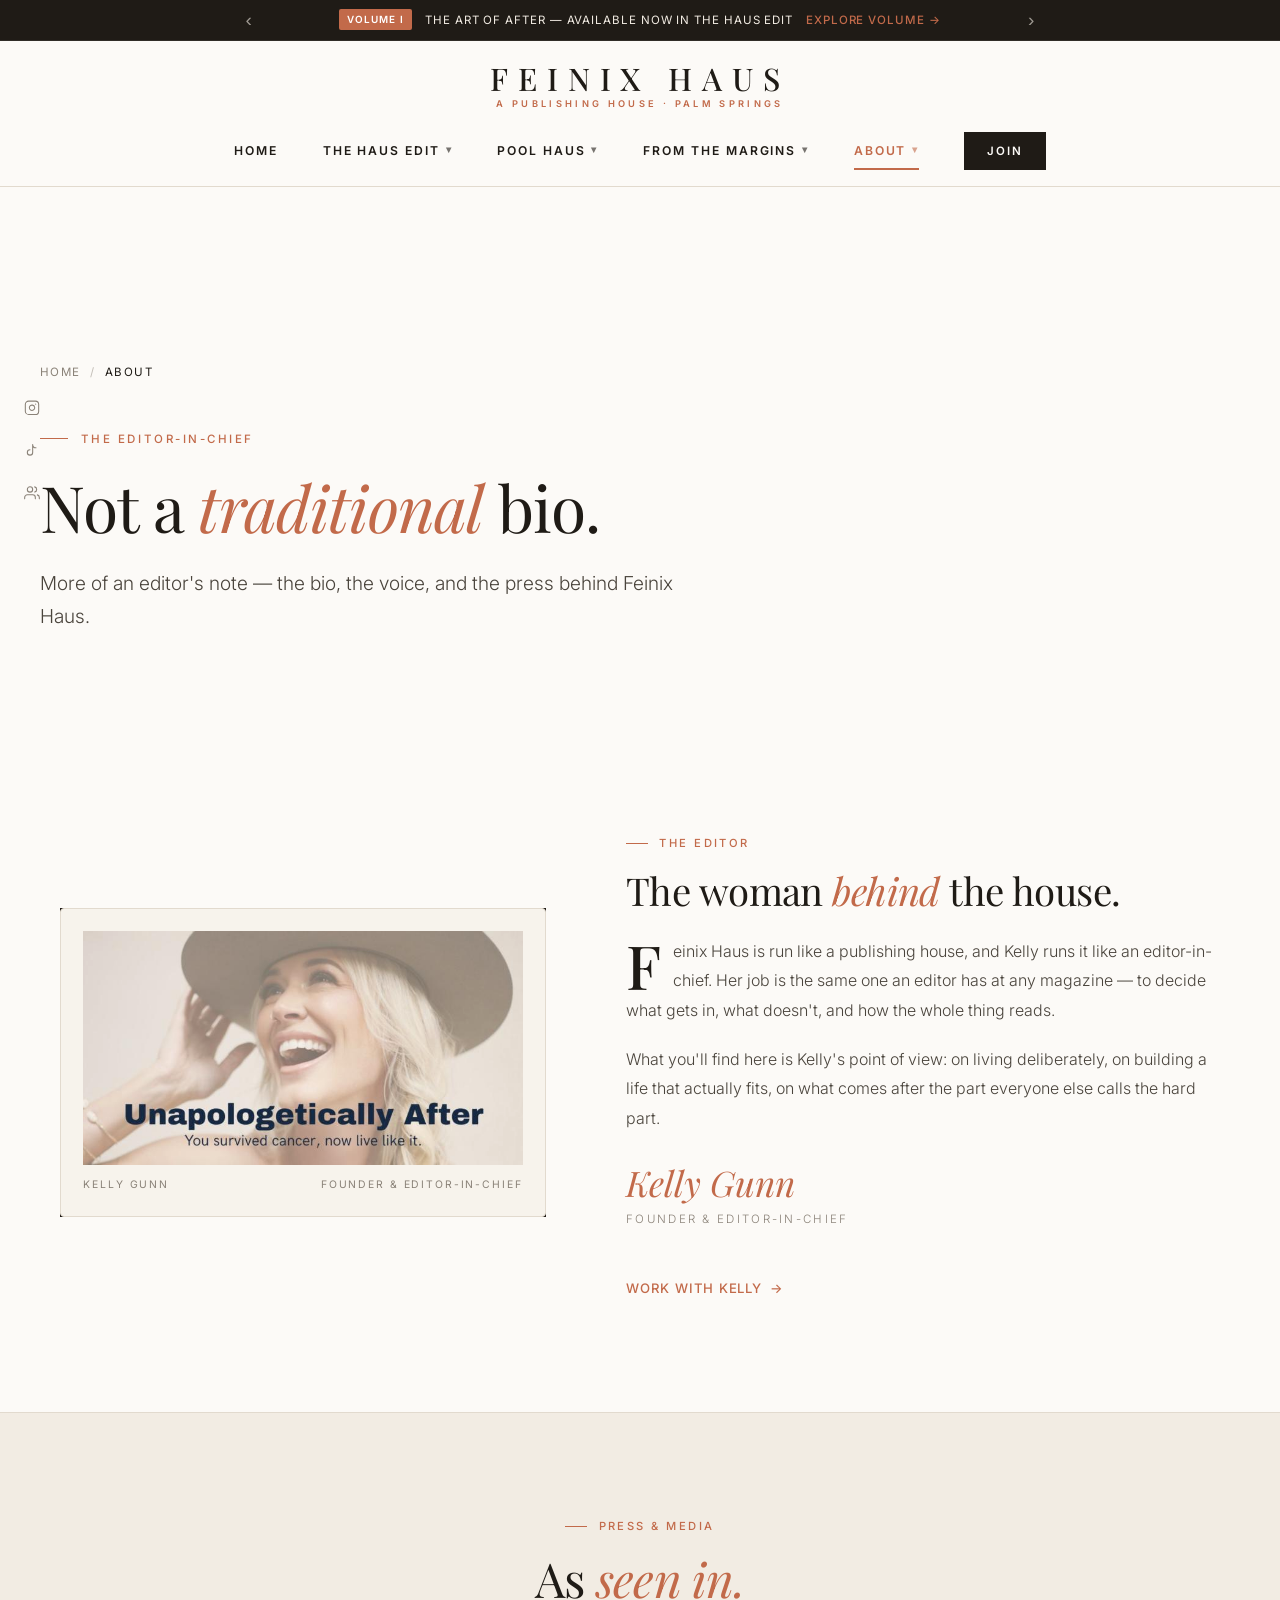
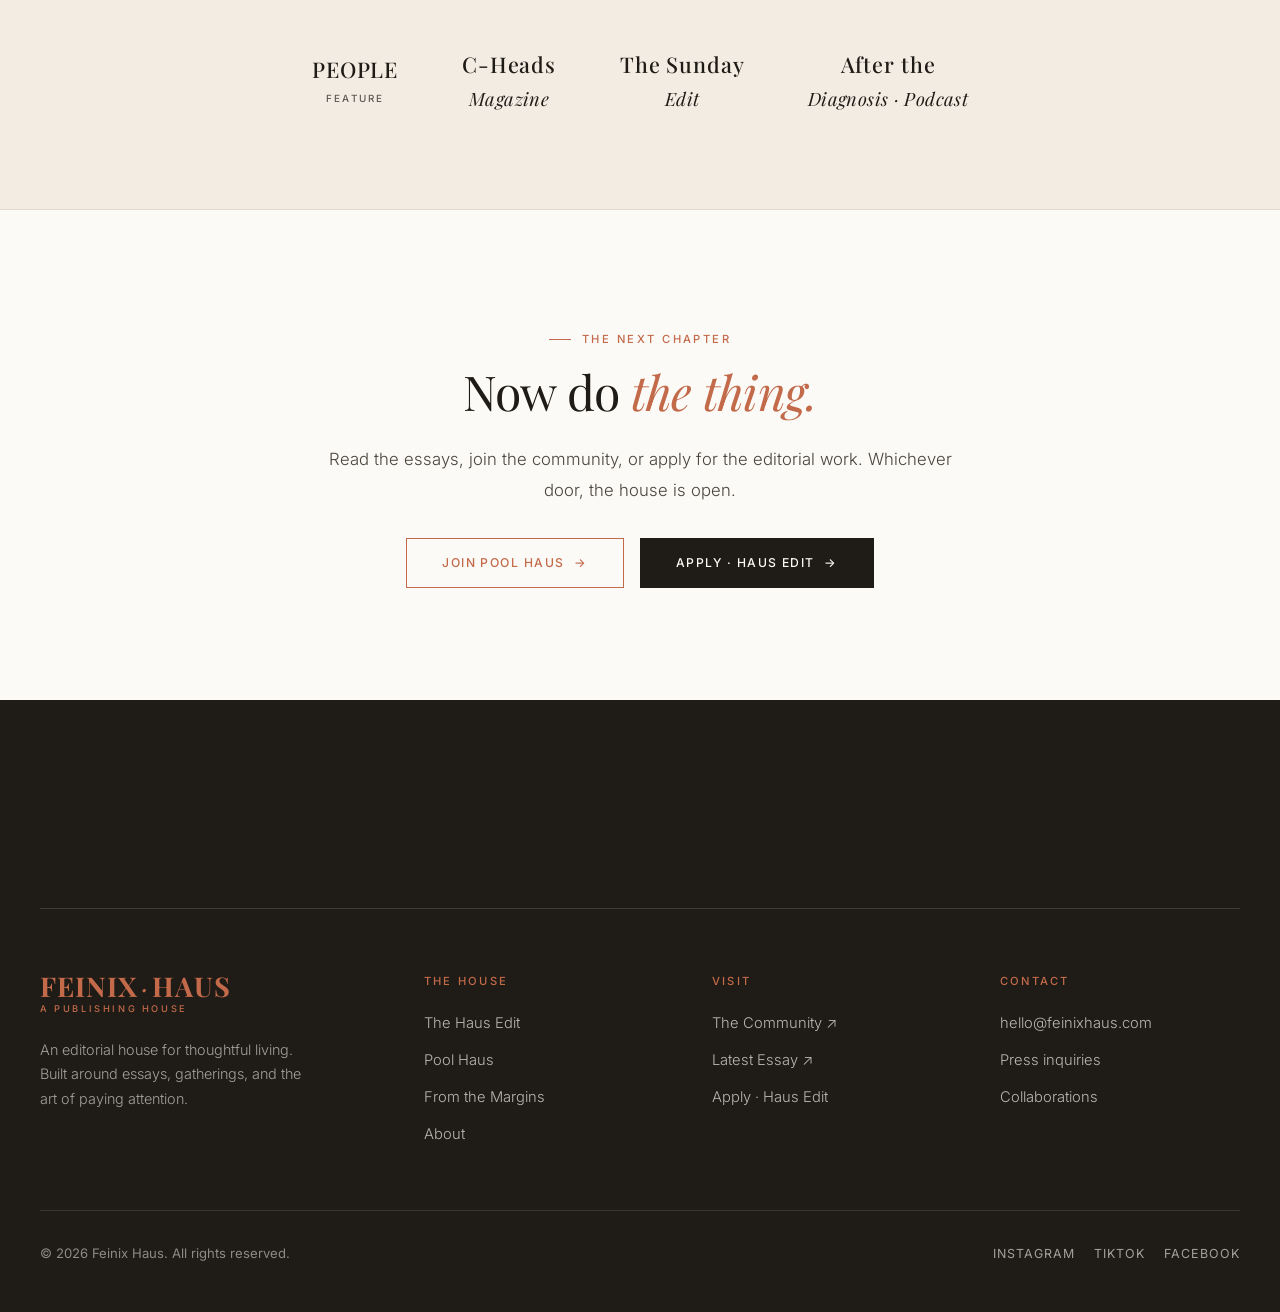
==== commit 5f54365e: "navigate" ====
--- a/about.html
+++ b/about.html
@@ -9,13 +9,24 @@
   <title>About — Kelly Gunn, Editor-in-Chief | Feinix Haus</title>
   <meta name="description" content="Kelly Gunn is the founder and editor-in-chief of Feinix Haus. Her story, why this house exists, the editorial philosophy, and the press that has featured her work.">
   <meta name="robots" content="index, follow">
-  <link rel="canonical" href="https://feinixhaus.com/about.html">
-
+  <link rel="canonical" href="https://feinix-haus.netlify.app/about.html">
+
+  <!-- Open Graph -->
   <meta property="og:title" content="About — Kelly Gunn, Editor-in-Chief | Feinix Haus">
   <meta property="og:description" content="The founder's story, the editorial philosophy, and the press behind Feinix Haus.">
   <meta property="og:type" content="profile">
-  <meta property="og:url" content="https://feinixhaus.com/about.html">
+  <meta property="og:url" content="https://feinix-haus.netlify.app/about.html">
   <meta property="og:site_name" content="Feinix Haus">
+  <meta property="og:image" content="https://feinix-haus.netlify.app/assets/kelly-portrait.png">
+  <meta property="og:image:width" content="1200">
+  <meta property="og:image:height" content="630">
+  <meta property="og:image:alt" content="Kelly Gunn — Editor-in-Chief of Feinix Haus">
+
+  <!-- Twitter -->
+  <meta name="twitter:card" content="summary_large_image">
+  <meta name="twitter:title" content="About — Kelly Gunn, Editor-in-Chief | Feinix Haus">
+  <meta name="twitter:description" content="The founder's story, the editorial philosophy, and the press behind Feinix Haus.">
+  <meta name="twitter:image" content="https://feinix-haus.netlify.app/assets/kelly-portrait.png">
 
   <link rel="preconnect" href="https://fonts.googleapis.com">
   <link rel="preconnect" href="https://fonts.gstatic.com" crossorigin>
@@ -30,8 +41,8 @@
       "@type": "Person",
       "name": "Kelly Gunn",
       "jobTitle": "Founder & Editor-in-Chief",
-      "worksFor": { "@type": "Organization", "name": "Feinix Haus", "url": "https://feinixhaus.com/" },
-      "url": "https://feinixhaus.com/about.html"
+      "worksFor": { "@type": "Organization", "name": "Feinix Haus", "url": "https://feinix-haus.netlify.app/" },
+      "url": "https://feinix-haus.netlify.app/about.html"
     }
   }
   </script>
@@ -40,8 +51,8 @@
     "@context": "https://schema.org",
     "@type": "BreadcrumbList",
     "itemListElement": [
-      { "@type": "ListItem", "position": 1, "name": "Home", "item": "https://feinixhaus.com/" },
-      { "@type": "ListItem", "position": 2, "name": "About", "item": "https://feinixhaus.com/about.html" }
+      { "@type": "ListItem", "position": 1, "name": "Home", "item": "https://feinix-haus.netlify.app/" },
+      { "@type": "ListItem", "position": 2, "name": "About", "item": "https://feinix-haus.netlify.app/about.html" }
     ]
   }
   </script>
@@ -51,30 +62,206 @@
   <a href="#main" class="skip-link">Skip to content</a>
   <div class="scroll-progress" id="scroll-progress" aria-hidden="true"></div>
 
+  <!-- ============================================
+     TOP ANNOUNCEMENT TICKER (Parker Palm Springs Style)
+     ============================================ -->
+  <div class="top-ticker-bar" id="top-ticker" role="region" aria-label="Announcements Ticker">
+    <div class="ticker-container">
+      <button class="ticker-arrow prev" id="ticker-prev" aria-label="Previous announcement">‹</button>
+      <div class="ticker-content-wrapper">
+        <div class="ticker-slide active" data-index="0">
+          <span class="ticker-badge">Volume I</span>
+          <span class="ticker-text">The Art of After — Available Now in The Haus Edit</span>
+          <a href="haus-edit.html" class="ticker-link">Explore Volume <span class="arrow">→</span></a>
+        </div>
+        <div class="ticker-slide" data-index="1">
+          <span class="ticker-badge">Community</span>
+          <span class="ticker-text">Monthly Open Haus &amp; Unapologetically After Skool Membership</span>
+          <a href="pool-haus.html" class="ticker-link">Join Pool Haus <span class="arrow">→</span></a>
+        </div>
+        <div class="ticker-slide" data-index="2">
+          <span class="ticker-badge">Essays</span>
+          <span class="ticker-text">Featured Editorial: "The Moment Anyway — A Conversation with Kelly"</span>
+          <a href="from-the-margins.html" class="ticker-link">Read Essay <span class="arrow">→</span></a>
+        </div>
+      </div>
+      <button class="ticker-arrow next" id="ticker-next" aria-label="Next announcement">›</button>
+    </div>
+  </div>
+
+  <!-- ============================================
+     FLOATING SIDE SOCIAL RAIL (Parker Palm Springs Style)
+     ============================================ -->
+  <aside class="social-side-rail" aria-label="Social links">
+    <a href="https://www.instagram.com/feinix_haus" target="_blank" rel="noopener" aria-label="Instagram">
+      <svg width="16" height="16" viewBox="0 0 24 24" fill="none" stroke="currentColor" stroke-width="1.6" stroke-linecap="round" stroke-linejoin="round"><rect x="2" y="2" width="20" height="20" rx="5" ry="5"></rect><path d="M16 11.37A4 4 0 1 1 12.63 8 4 4 0 0 1 16 11.37z"></path><line x1="17.5" y1="6.5" x2="17.51" y2="6.5"></line></svg>
+      <span>Instagram</span>
+    </a>
+    <a href="https://www.tiktok.com/@unapologeticallyafter" target="_blank" rel="noopener" aria-label="TikTok">
+      <svg width="16" height="16" viewBox="0 0 24 24" fill="none" stroke="currentColor" stroke-width="1.6" stroke-linecap="round" stroke-linejoin="round"><path d="M9 12a4 4 0 1 0 4 4V4a5 5 0 0 0 5 5"></path></svg>
+      <span>TikTok</span>
+    </a>
+    <a href="https://www.skool.com/unapologetically-after" target="_blank" rel="noopener" aria-label="Skool Community">
+      <svg width="16" height="16" viewBox="0 0 24 24" fill="none" stroke="currentColor" stroke-width="1.6" stroke-linecap="round" stroke-linejoin="round"><path d="M17 21v-2a4 4 0 0 0-4-4H5a4 4 0 0 0-4 4v2"></path><circle cx="9" cy="7" r="4"></circle><path d="M23 21v-2a4 4 0 0 0-3-3.87"></path><path d="M16 3.13a4 4 0 0 1 0 7.75"></path></svg>
+      <span>Community</span>
+    </a>
+  </aside>
+
   <main id="main">
 
-  <!-- HEADER -->
-  <header id="site-header" class="solid">
-    <div class="header-inner">
-      <a href="index.html" class="logo" aria-label="Feinix Haus — Home">
-        <span class="logo-word">Feinix<span class="logo-mark">·</span>Haus</span>
-        <span class="logo-tag">A Publishing House</span>
-      </a>
-      <nav class="desktop-nav" id="main-nav" aria-label="Primary">
-        <ul>
-          <li><a href="index.html">Home</a></li>
-          <li><a href="haus-edit.html">The Haus Edit</a></li>
-          <li><a href="pool-haus.html">Pool Haus</a></li>
-          <li><a href="from-the-margins.html">From the Margins</a></li>
-          <li><a href="about.html" aria-current="page">About</a></li>
-          <li><a href="pool-haus.html" class="nav-cta">Join</a></li>
-        </ul>
-      </nav>
-      <button class="hamburger" id="hamburger-btn" aria-label="Open menu" aria-expanded="false" aria-controls="mobile-menu">
-        <span></span><span></span><span></span>
-      </button>
-    </div>
-  </header>
+    <!-- ============================================
+       HEADER (Parker Palm Springs Centered Boutique Header & Mega Dropdowns)
+       ============================================ -->
+    <header id="site-header">
+      <div class="header-inner-centered">
+        <a href="index.html" class="logo-centered" aria-label="Feinix Haus — Home">
+          <span class="logo-title">FEINIX HAUS</span>
+          <span class="logo-subtitle">A PUBLISHING HOUSE · PALM SPRINGS</span>
+        </a>
+
+        <nav class="desktop-nav-parker" id="main-nav" aria-label="Primary">
+          <ul class="nav-menu">
+            
+            <li class="nav-item">
+              <a href="index.html" class="nav-link">Home</a>
+            </li>
+
+            <li class="nav-item has-dropdown">
+              <a href="haus-edit.html" class="nav-link">The Haus Edit <span class="nav-caret">▾</span></a>
+              <div class="mega-dropdown" role="region" aria-label="The Haus Edit Menu">
+                <div class="mega-dropdown-inner">
+                  <div class="mega-preview-card">
+                    <img src="assets/framer-hero.jpg" alt="The Haus Edit Preview" width="280" height="140" loading="lazy">
+                    <div class="mega-preview-text">
+                      <span class="mega-preview-tag">Volume I Edition</span>
+                      <p class="mega-preview-title">The Art of After</p>
+                      <a href="haus-edit.html" class="mega-preview-link">Explore Volume I <span class="arrow">→</span></a>
+                    </div>
+                  </div>
+                  <div class="mega-links-col">
+                    <span class="mega-col-heading">THE EXPERIENCE</span>
+                    <ul>
+                      <li><a href="haus-edit.html#overview">What It Is &amp; Who It's For</a></li>
+                      <li><a href="haus-edit.html#experience">The Signature Journey</a></li>
+                      <li><a href="haus-edit.html#volume-1">Volume I — The Art of After</a></li>
+                    </ul>
+                  </div>
+                  <div class="mega-links-col">
+                    <span class="mega-col-heading">RESERVATIONS &amp; FAQS</span>
+                    <ul>
+                      <li><a href="haus-edit.html#faqs">Frequently Asked Questions</a></li>
+                      <li><a href="haus-edit.html#apply" class="highlight-link">Apply / Book Experience</a></li>
+                    </ul>
+                  </div>
+                </div>
+              </div>
+            </li>
+
+            <li class="nav-item has-dropdown">
+              <a href="pool-haus.html" class="nav-link">Pool Haus <span class="nav-caret">▾</span></a>
+              <div class="mega-dropdown" role="region" aria-label="Pool Haus Menu">
+                <div class="mega-dropdown-inner">
+                  <div class="mega-preview-card">
+                    <img src="assets/kelly-profile.png" alt="Pool Haus Preview" width="280" height="140" loading="lazy">
+                    <div class="mega-preview-text">
+                      <span class="mega-preview-tag">The Gathering Place</span>
+                      <p class="mega-preview-title">Unapologetically After</p>
+                      <a href="pool-haus.html" class="mega-preview-link">Join Community <span class="arrow">→</span></a>
+                    </div>
+                  </div>
+                  <div class="mega-links-col">
+                    <span class="mega-col-heading">MEMBERSHIPS</span>
+                    <ul>
+                      <li><a href="pool-haus.html#free-community">Free Unapologetically Community</a></li>
+                      <li><a href="pool-haus.html#paid-membership">Paid Membership ($22/mo)</a></li>
+                      <li><a href="pool-haus.html#whats-included">What's Included</a></li>
+                    </ul>
+                  </div>
+                  <div class="mega-links-col">
+                    <span class="mega-col-heading">GATHERINGS</span>
+                    <ul>
+                      <li><a href="pool-haus.html#open-haus">Monthly Open Haus</a></li>
+                      <li><a href="https://www.skool.com/unapologetically-after" target="_blank" rel="noopener">Skool Portal ↗</a></li>
+                    </ul>
+                  </div>
+                </div>
+              </div>
+            </li>
+
+            <li class="nav-item has-dropdown">
+              <a href="from-the-margins.html" class="nav-link">From the Margins <span class="nav-caret">▾</span></a>
+              <div class="mega-dropdown" role="region" aria-label="From the Margins Menu">
+                <div class="mega-dropdown-inner">
+                  <div class="mega-preview-card">
+                    <img src="assets/framer-hero.jpg" alt="Essays Preview" width="280" height="140" loading="lazy">
+                    <div class="mega-preview-text">
+                      <span class="mega-preview-tag">Editorial &amp; Essays</span>
+                      <p class="mega-preview-title">From the Margins</p>
+                      <a href="from-the-margins.html" class="mega-preview-link">Browse All Essays <span class="arrow">→</span></a>
+                    </div>
+                  </div>
+                  <div class="mega-links-col">
+                    <span class="mega-col-heading">FEATURED ESSAYS</span>
+                    <ul>
+                      <li><a href="https://www.c-heads.com/2026/02/12/the-moment-anyway-a-conversation-with-kelly/" target="_blank" rel="noopener">The Moment Anyway ↗</a></li>
+                      <li><a href="https://www.c-heads.com/2026/07/13/the-boat/" target="_blank" rel="noopener">The Boat ↗</a></li>
+                      <li><a href="from-the-margins.html">Read Editorial Column</a></li>
+                    </ul>
+                  </div>
+                  <div class="mega-links-col">
+                    <span class="mega-col-heading">TOPICS</span>
+                    <ul>
+                      <li><a href="from-the-margins.html?topic=editorial">Editorial Philosophy</a></li>
+                      <li><a href="from-the-margins.html?topic=reflections">Reflections &amp; Notes</a></li>
+                    </ul>
+                  </div>
+                </div>
+              </div>
+            </li>
+
+            <li class="nav-item has-dropdown">
+              <a href="about.html" class="nav-link" aria-current="page">About <span class="nav-caret">▾</span></a>
+              <div class="mega-dropdown" role="region" aria-label="About Menu">
+                <div class="mega-dropdown-inner">
+                  <div class="mega-preview-card">
+                    <img src="assets/kelly-profile.png" alt="Kelly Gunn Preview" width="280" height="140" loading="lazy">
+                    <div class="mega-preview-text">
+                      <span class="mega-preview-tag">Editor-in-Chief</span>
+                      <p class="mega-preview-title">Kelly Gunn</p>
+                      <a href="about.html" class="mega-preview-link">Read Story <span class="arrow">→</span></a>
+                    </div>
+                  </div>
+                  <div class="mega-links-col">
+                    <span class="mega-col-heading">THE STORY</span>
+                    <ul>
+                      <li><a href="about.html#story">My Story &amp; Journey</a></li>
+                      <li><a href="about.html#why-feinix">Why Feinix Haus Exists</a></li>
+                      <li><a href="about.html#philosophy">Editorial Philosophy</a></li>
+                    </ul>
+                  </div>
+                  <div class="mega-links-col">
+                    <span class="mega-col-heading">PRESS &amp; MEDIA</span>
+                    <ul>
+                      <li><a href="about.html#press">Press, Podcasts &amp; Media</a></li>
+                      <li><a href="about.html#contact">Get in Touch</a></li>
+                    </ul>
+                  </div>
+                </div>
+              </div>
+            </li>
+
+            <li class="nav-item">
+              <a href="pool-haus.html" class="nav-cta-parker">Join</a>
+            </li>
+
+          </ul>
+        </nav>
+        <button class="hamburger" id="hamburger-btn" aria-label="Open menu" aria-expanded="false"
+          aria-controls="mobile-menu">
+          <span></span><span></span><span></span>
+        </button>
+      </div>
+    </header>
 
   <div class="menu-backdrop" id="menu-backdrop"></div>
   <aside class="mobile-menu" id="mobile-menu" aria-label="Mobile navigation">
@@ -116,20 +303,22 @@
     <div class="container">
       <div class="about-grid">
         <div class="about-portrait reveal-left">
-          <img src="assets/kelly-portrait.png"
-               alt="Kelly Gunn, Founder & Editor-in-Chief of Feinix Haus"
-               width="500" height="266"
-               loading="lazy"
-               decoding="async">
-          <div class="about-portrait-caption">
-            Kelly Gunn
-            <em>Founder &amp; Editor-in-Chief</em>
+          <div class="kinfolk-photo-mat">
+            <img src="assets/kelly-portrait.png"
+                 alt="Kelly Gunn, Founder & Editor-in-Chief of Feinix Haus"
+                 width="500" height="266"
+                 loading="lazy"
+                 decoding="async">
+            <div class="photo-caption-subtle">
+              <span>Kelly Gunn</span>
+              <span>Founder &amp; Editor-in-Chief</span>
+            </div>
           </div>
         </div>
         <div class="about-content reveal-right">
           <span class="section-label">The Editor</span>
           <h2 class="section-heading" style="font-size: 2.4rem;">The woman <em>behind</em> the house.</h2>
-          <p>
+          <p class="drop-cap">
             Feinix Haus is run like a publishing house, and Kelly runs it like an editor-in-chief. Her job is the same one an editor has at any magazine — to decide what gets in, what doesn't, and how the whole thing reads.
           </p>
           <p>
--- a/styles.css
+++ b/styles.css
@@ -104,13 +104,181 @@
 .hero-image-frame,
 .scroll-progress,
 .back-to-top,
-.reveal, .reveal-left, .reveal-right,
+.reveal, .reveal-left, .reveal-right, .reveal-scale, .reveal-stagger > *,
 .essay-feature-image img,
 .archive-image img,
 .tier-card {
   will-change: transform, opacity;
   backface-visibility: hidden;
   -webkit-backface-visibility: hidden;
+}
+
+/* ============================================
+   HIGH-PERFORMANCE EDITORIAL SCROLL ANIMATIONS
+   Calculated strictly with GPU-accelerated opacity & 3D transforms.
+   Zero JS performance impact during scrolling.
+   ============================================ */
+.reveal {
+  opacity: 0;
+  transform: translate3d(0, 26px, 0);
+  transition: opacity 0.85s cubic-bezier(0.16, 1, 0.3, 1),
+              transform 0.85s cubic-bezier(0.16, 1, 0.3, 1);
+}
+
+.reveal-left {
+  opacity: 0;
+  transform: translate3d(-30px, 0, 0);
+  transition: opacity 0.85s cubic-bezier(0.16, 1, 0.3, 1),
+              transform 0.85s cubic-bezier(0.16, 1, 0.3, 1);
+}
+
+.reveal-right {
+  opacity: 0;
+  transform: translate3d(30px, 0, 0);
+  transition: opacity 0.85s cubic-bezier(0.16, 1, 0.3, 1),
+              transform 0.85s cubic-bezier(0.16, 1, 0.3, 1);
+}
+
+.reveal-scale {
+  opacity: 0;
+  transform: scale(0.96) translate3d(0, 16px, 0);
+  transition: opacity 0.9s cubic-bezier(0.16, 1, 0.3, 1),
+              transform 0.9s cubic-bezier(0.16, 1, 0.3, 1);
+}
+
+/* Active Visible State */
+.reveal.visible,
+.reveal-left.visible,
+.reveal-right.visible,
+.reveal-scale.visible {
+  opacity: 1;
+  transform: translate3d(0, 0, 0) scale(1);
+}
+
+/* Staggered Entrance Animations for Cards and Grids */
+.reveal-stagger > * {
+  opacity: 0;
+  transform: translate3d(0, 22px, 0);
+  transition: opacity 0.75s cubic-bezier(0.16, 1, 0.3, 1),
+              transform 0.75s cubic-bezier(0.16, 1, 0.3, 1);
+}
+
+.reveal-stagger.visible > *:nth-child(1) { transition-delay: 0.08s; opacity: 1; transform: translate3d(0, 0, 0); }
+.reveal-stagger.visible > *:nth-child(2) { transition-delay: 0.18s; opacity: 1; transform: translate3d(0, 0, 0); }
+.reveal-stagger.visible > *:nth-child(3) { transition-delay: 0.28s; opacity: 1; transform: translate3d(0, 0, 0); }
+.reveal-stagger.visible > *:nth-child(4) { transition-delay: 0.38s; opacity: 1; transform: translate3d(0, 0, 0); }
+.reveal-stagger.visible > *:nth-child(5) { transition-delay: 0.48s; opacity: 1; transform: translate3d(0, 0, 0); }
+.reveal-stagger.visible > *:nth-child(6) { transition-delay: 0.58s; opacity: 1; transform: translate3d(0, 0, 0); }
+
+/* Smooth Editorial Image Hover Effects */
+.essay-feature-image, .archive-image, .volume-feature-visual {
+  overflow: hidden;
+}
+
+.essay-feature-image img, .archive-image img, .volume-feature-visual img {
+  transition: transform 0.8s cubic-bezier(0.16, 1, 0.3, 1);
+}
+
+.essay-feature-card:hover .essay-feature-image img,
+.archive-card:hover .archive-image img,
+.volume-feature-visual:hover img {
+  transform: scale(1.035);
+}
+
+/* ============================================
+   KINFOLK EDITORIAL DESIGN SYSTEM UTILITIES
+   ============================================ */
+
+/* Quiet Photo Matting & Framing */
+.kinfolk-photo-mat {
+  background: #F7F3EC;
+  padding: 1.4rem;
+  border-radius: 4px;
+  border: 1px solid var(--border-subtle);
+  position: relative;
+  overflow: hidden;
+  box-shadow: 0 12px 32px rgba(31, 27, 22, 0.04);
+  transition: transform 0.6s var(--transition-smooth), box-shadow 0.6s var(--transition-smooth);
+}
+
+.kinfolk-photo-mat img {
+  width: 100%;
+  height: auto;
+  object-fit: cover;
+  display: block;
+  transition: transform 0.8s cubic-bezier(0.16, 1, 0.3, 1);
+}
+
+.kinfolk-photo-mat:hover {
+  box-shadow: 0 20px 44px rgba(31, 27, 22, 0.08);
+}
+
+.kinfolk-photo-mat:hover img {
+  transform: scale(1.03);
+}
+
+.photo-caption-subtle {
+  font-family: 'Inter', sans-serif;
+  font-size: 0.65rem;
+  letter-spacing: 0.18em;
+  text-transform: uppercase;
+  color: var(--text-muted);
+  margin-top: 0.75rem;
+  display: flex;
+  justify-content: space-between;
+  align-items: center;
+}
+
+/* Classic Editorial Drop Cap */
+.drop-cap::first-letter {
+  font-family: 'Playfair Display', serif;
+  font-size: 3.8rem;
+  float: left;
+  line-height: 0.8;
+  padding-top: 4px;
+  padding-right: 12px;
+  padding-bottom: 2px;
+  color: var(--ink);
+  font-weight: 500;
+}
+
+/* Kinfolk Editorial Hairline Divider */
+.kinfolk-divider {
+  width: 100%;
+  height: 1px;
+  background: var(--border-subtle);
+  margin: 3.5rem 0;
+  position: relative;
+}
+
+.kinfolk-divider::after {
+  content: '';
+  position: absolute;
+  left: 0;
+  top: 0;
+  width: 40px;
+  height: 1px;
+  background: var(--accent);
+}
+
+/* Editorial Metadata Badge */
+.editorial-meta {
+  display: inline-flex;
+  align-items: center;
+  gap: 0.6rem;
+  font-family: 'Inter', sans-serif;
+  font-size: 0.64rem;
+  font-weight: 600;
+  letter-spacing: 0.22em;
+  text-transform: uppercase;
+  color: var(--accent);
+}
+
+.editorial-meta .bullet {
+  width: 4px;
+  height: 4px;
+  border-radius: 50%;
+  background: var(--accent);
 }
 
 h1, h2, h3, .serif {
@@ -171,39 +339,609 @@
 }
 
 /* ============================================
-   HEADER
+   TOP ANNOUNCEMENT TICKER (Parker Palm Springs Style)
    ============================================ */
-header {
-  position: fixed;
+.top-ticker-bar {
+  background: var(--ink);
+  color: var(--sand);
+  font-family: 'Inter', sans-serif;
+  font-size: 0.72rem;
+  letter-spacing: 0.08em;
+  text-transform: uppercase;
+  padding: 0.55rem 1.5rem;
+  position: relative;
+  z-index: 1010;
+  border-bottom: 1px solid rgba(255, 255, 255, 0.08);
+}
+
+.ticker-container {
+  max-width: 1480px;
+  margin: 0 auto;
+  display: flex;
+  align-items: center;
+  justify-content: center;
+  position: relative;
+}
+
+.ticker-content-wrapper {
+  overflow: hidden;
+  height: 22px;
+  position: relative;
+  width: 100%;
+  max-width: 760px;
+  text-align: center;
+}
+
+.ticker-slide {
+  position: absolute;
   top: 0;
   left: 0;
-  right: 0;
+  width: 100%;
+  height: 100%;
+  display: flex;
+  align-items: center;
+  justify-content: center;
+  gap: 0.8rem;
+  opacity: 0;
+  transform: translateY(100%);
+  transition: all 0.4s var(--transition-smooth);
+  pointer-events: none;
+}
+
+.ticker-slide.active {
+  opacity: 1;
+  transform: translateY(0);
+  pointer-events: auto;
+}
+
+.ticker-slide.exit-up {
+  opacity: 0;
+  transform: translateY(-100%);
+}
+
+.ticker-badge {
+  background: var(--accent);
+  color: #fff;
+  padding: 0.15rem 0.5rem;
+  font-size: 0.62rem;
+  font-weight: 600;
+  letter-spacing: 0.1em;
+  border-radius: 2px;
+}
+
+.ticker-text {
+  color: var(--sand);
+  white-space: nowrap;
+  overflow: hidden;
+  text-overflow: ellipsis;
+}
+
+.ticker-link {
+  color: var(--accent);
+  text-decoration: none;
+  font-weight: 500;
+  white-space: nowrap;
+  transition: color 0.2s;
+}
+
+.ticker-link:hover {
+  color: #fff;
+}
+
+.ticker-arrow {
+  background: none;
+  border: none;
+  color: var(--sand);
+  font-size: 1.2rem;
+  cursor: pointer;
+  padding: 0 0.5rem;
+  line-height: 1;
+  transition: opacity 0.2s;
+  opacity: 0.6;
+}
+
+.ticker-arrow:hover {
+  opacity: 1;
+  color: var(--accent);
+}
+
+/* ============================================
+   FLOATING SIDE SOCIAL RAIL (Parker Palm Springs Style)
+   ============================================ */
+.social-side-rail {
+  position: fixed;
+  left: 1.5rem;
+  top: 50%;
+  transform: translateY(-50%);
+  z-index: 990;
+  display: flex;
+  flex-direction: column;
+  gap: 1.2rem;
+}
+
+.social-side-rail a {
+  display: flex;
+  align-items: center;
+  gap: 0.5rem;
+  color: var(--text-muted);
+  text-decoration: none;
+  font-size: 0.65rem;
+  letter-spacing: 0.15em;
+  text-transform: uppercase;
+  font-weight: 500;
+  transition: all 0.3s var(--transition-smooth);
+}
+
+.social-side-rail a svg {
+  transition: transform 0.3s var(--transition-smooth), stroke 0.3s;
+}
+
+.social-side-rail a span {
+  opacity: 0;
+  transform: translateX(-10px);
+  transition: all 0.3s var(--transition-smooth);
+  white-space: nowrap;
+  pointer-events: none;
+  background: var(--ink);
+  color: var(--cream);
+  padding: 0.25rem 0.6rem;
+  border-radius: 2px;
+  font-size: 0.6rem;
+}
+
+.social-side-rail a:hover {
+  color: var(--accent);
+}
+
+.social-side-rail a:hover svg {
+  stroke: var(--accent);
+  transform: scale(1.15);
+}
+
+.social-side-rail a:hover span {
+  opacity: 1;
+  transform: translateX(0);
+}
+
+@media (max-width: 1024px) {
+  .social-side-rail {
+    display: none;
+  }
+}
+
+/* ============================================
+   PARKER PALM SPRINGS CONCIERGE WIDGET
+   ============================================ */
+.concierge-widget {
+  background: #FCFAF7;
+  border: 1px solid var(--border-subtle);
+  box-shadow: 0 16px 36px rgba(31, 27, 22, 0.07);
+  display: inline-flex;
+  align-items: center;
+  padding: 0.6rem 0.8rem;
+  border-radius: 4px;
+  gap: 0;
+  margin-top: 1.8rem;
+  margin-bottom: 1.5rem;
+  max-width: 100%;
+  position: relative;
+  z-index: 5;
+  transition: all 0.3s var(--transition-smooth);
+  opacity: 0;
+  transform: translateY(20px);
+  animation: heroFadeIn 1s var(--transition-smooth) 0.65s forwards;
+}
+
+.concierge-widget:hover {
+  border-color: var(--accent);
+  box-shadow: 0 20px 40px rgba(194, 106, 74, 0.12);
+}
+
+.concierge-field {
+  display: flex;
+  flex-direction: column;
+  padding: 0.4rem 1.2rem;
+  gap: 0.2rem;
+}
+
+.concierge-field label {
+  font-family: 'Inter', sans-serif;
+  font-size: 0.6rem;
+  font-weight: 600;
+  letter-spacing: 0.18em;
+  text-transform: uppercase;
+  color: var(--accent);
+}
+
+.concierge-field select {
+  font-family: 'Playfair Display', serif;
+  font-size: 0.92rem;
+  color: var(--ink);
+  background: transparent;
+  border: none;
+  outline: none;
+  cursor: pointer;
+  padding-right: 0.5rem;
+  font-weight: 500;
+}
+
+.concierge-val {
+  font-family: 'Playfair Display', serif;
+  font-size: 0.92rem;
+  color: var(--text-primary);
+  font-weight: 500;
+  white-space: nowrap;
+}
+
+.concierge-divider {
+  width: 1px;
+  height: 34px;
+  background: var(--border-subtle);
+}
+
+.concierge-action {
+  padding-left: 0.8rem;
+}
+
+.btn-concierge {
+  background: var(--ink);
+  color: var(--cream);
+  padding: 0.75rem 1.5rem;
+  font-size: 0.72rem;
+  letter-spacing: 0.12em;
+  text-transform: uppercase;
+  font-weight: 500;
+  border: 1px solid var(--ink);
+  text-decoration: none;
+  display: inline-flex;
+  align-items: center;
+  gap: 0.5rem;
+  white-space: nowrap;
+  transition: all 0.3s var(--transition-smooth);
+}
+
+.btn-concierge:hover {
+  background: var(--accent);
+  border-color: var(--accent);
+  color: #fff;
+  transform: translateY(-1px);
+}
+
+.hero-actions-secondary {
+  margin-top: 0.5rem;
+}
+
+@media (max-width: 900px) {
+  .concierge-widget {
+    flex-direction: column;
+    align-items: stretch;
+    width: 100%;
+    padding: 1rem;
+    gap: 0.8rem;
+  }
+
+  .concierge-divider {
+    width: 100%;
+    height: 1px;
+  }
+
+  .concierge-action {
+    padding-left: 0;
+    margin-top: 0.4rem;
+  }
+
+  .btn-concierge {
+    width: 100%;
+    justify-content: center;
+  }
+}
+
+/* ============================================
+   HEADER & PARKER PALM SPRINGS MEGA DROPDOWN
+   ============================================ */
+header, #site-header {
+  position: relative;
   z-index: 1000;
-  display: flex;
-  justify-content: space-between;
-  align-items: center;
-  padding: 1.4rem 2.5rem;
-  max-width: 100%;
+  background: #FCFAF7;
+  border-bottom: 1px solid var(--border-subtle);
   transition: all 0.4s var(--transition-smooth);
-  background: transparent;
-}
-
-/* On interior pages, header always has a subtle backdrop (hero may be shorter) */
-header.solid {
-  background: rgba(252, 250, 247, 0.9);
+  width: 100%;
+}
+
+header.solid, header.scrolled {
+  background: rgba(252, 250, 247, 0.96);
   backdrop-filter: blur(20px) saturate(1.1);
   -webkit-backdrop-filter: blur(20px) saturate(1.1);
-  box-shadow: 0 1px 0 var(--border-subtle);
-}
-
-header.scrolled {
-  background: rgba(252, 250, 247, 0.9);
-  backdrop-filter: blur(20px) saturate(1.1);
-  -webkit-backdrop-filter: blur(20px) saturate(1.1);
-  padding: 0.9rem 2.5rem;
-  box-shadow: 0 1px 0 var(--border-subtle);
-}
-
+  box-shadow: 0 4px 20px rgba(31, 27, 22, 0.05);
+}
+
+.header-inner-centered {
+  max-width: 1480px;
+  margin: 0 auto;
+  padding: 1.4rem 2.5rem 1rem;
+  display: flex;
+  flex-direction: column;
+  align-items: center;
+  gap: 1.2rem;
+  position: relative;
+}
+
+/* Centered Logo */
+.logo-centered {
+  text-decoration: none;
+  display: flex;
+  flex-direction: column;
+  align-items: center;
+  gap: 0.2rem;
+  transition: transform 0.3s var(--transition-smooth);
+}
+
+.logo-centered .logo-title {
+  font-family: 'Playfair Display', serif;
+  font-size: 1.95rem;
+  font-weight: 500;
+  letter-spacing: 0.32em;
+  color: var(--ink);
+  text-transform: uppercase;
+  line-height: 1;
+}
+
+.logo-centered .logo-subtitle {
+  font-family: 'Inter', sans-serif;
+  font-size: 0.58rem;
+  font-weight: 600;
+  letter-spacing: 0.36em;
+  color: var(--accent);
+  text-transform: uppercase;
+}
+
+/* Desktop Horizontal Navigation Bar */
+.desktop-nav-parker {
+  width: 100%;
+}
+
+.desktop-nav-parker .nav-menu {
+  display: flex;
+  justify-content: center;
+  align-items: center;
+  gap: 2.8rem;
+  list-style: none;
+  margin: 0;
+  padding: 0;
+}
+
+.nav-item {
+  position: relative;
+}
+
+.nav-link {
+  font-family: 'Inter', sans-serif;
+  font-size: 0.76rem;
+  font-weight: 600;
+  letter-spacing: 0.16em;
+  text-transform: uppercase;
+  color: var(--text-primary);
+  text-decoration: none;
+  padding: 0.6rem 0;
+  display: inline-flex;
+  align-items: center;
+  gap: 0.35rem;
+  position: relative;
+  transition: color 0.3s;
+}
+
+.nav-link::after {
+  content: '';
+  position: absolute;
+  bottom: 0;
+  left: 0;
+  width: 0;
+  height: 2px;
+  background: var(--accent);
+  transition: width 0.3s var(--transition-smooth);
+}
+
+.nav-item:hover .nav-link,
+.nav-link[aria-current="page"] {
+  color: var(--accent);
+}
+
+.nav-item:hover .nav-link::after,
+.nav-link[aria-current="page"]::after {
+  width: 100%;
+}
+
+.nav-caret {
+  font-size: 0.65rem;
+  transition: transform 0.3s var(--transition-smooth);
+  opacity: 0.6;
+}
+
+.nav-item:hover .nav-caret {
+  transform: rotate(180deg);
+  opacity: 1;
+  color: var(--accent);
+}
+
+.nav-cta-parker {
+  background: var(--ink);
+  color: var(--cream);
+  padding: 0.55rem 1.4rem;
+  font-size: 0.72rem;
+  letter-spacing: 0.16em;
+  text-transform: uppercase;
+  font-weight: 600;
+  text-decoration: none;
+  transition: all 0.3s var(--transition-smooth);
+  border: 1px solid var(--ink);
+  display: inline-block;
+}
+
+.nav-cta-parker:hover {
+  background: var(--accent);
+  border-color: var(--accent);
+  color: #fff;
+}
+
+/* ============================================
+   MEGA DROPDOWN PANEL (PARKER PALM SPRINGS HOVER EFFECT)
+   ============================================ */
+.mega-dropdown {
+  position: absolute;
+  top: 100%;
+  left: 50%;
+  transform: translateX(-50%) translateY(12px);
+  width: 90vw;
+  max-width: 1100px;
+  background: #FCFAF7;
+  border: 1px solid var(--border-subtle);
+  box-shadow: 0 24px 48px rgba(31, 27, 22, 0.09);
+  padding: 2.2rem 2.5rem;
+  opacity: 0;
+  visibility: hidden;
+  pointer-events: none;
+  transition: opacity 0.3s var(--transition-smooth), transform 0.3s var(--transition-smooth), visibility 0.3s;
+  z-index: 1200;
+  border-radius: 4px;
+}
+
+/* Hover Trigger */
+.nav-item.has-dropdown:hover .mega-dropdown {
+  opacity: 1;
+  visibility: visible;
+  pointer-events: auto;
+  transform: translateX(-50%) translateY(0);
+}
+
+.mega-dropdown-inner {
+  display: grid;
+  grid-template-columns: 280px 1fr 1fr;
+  gap: 3rem;
+  align-items: start;
+  text-align: left;
+}
+
+/* Left Card Preview */
+.mega-preview-card {
+  background: #F7F3EC;
+  border-radius: 4px;
+  overflow: hidden;
+  border: 1px solid var(--border-subtle);
+  transition: transform 0.3s var(--transition-smooth);
+}
+
+.mega-preview-card:hover {
+  transform: translateY(-2px);
+}
+
+.mega-preview-card img {
+  width: 100%;
+  height: 140px;
+  object-fit: cover;
+}
+
+.mega-preview-text {
+  padding: 1rem;
+  display: flex;
+  flex-direction: column;
+  gap: 0.3rem;
+}
+
+.mega-preview-tag {
+  font-family: 'Inter', sans-serif;
+  font-size: 0.6rem;
+  font-weight: 600;
+  letter-spacing: 0.16em;
+  text-transform: uppercase;
+  color: var(--accent);
+}
+
+.mega-preview-title {
+  font-family: 'Playfair Display', serif;
+  font-size: 1.15rem;
+  color: var(--ink);
+  font-weight: 500;
+  line-height: 1.25;
+}
+
+.mega-preview-link {
+  font-family: 'Inter', sans-serif;
+  font-size: 0.72rem;
+  font-weight: 600;
+  color: var(--ink);
+  text-decoration: none;
+  margin-top: 0.4rem;
+  transition: color 0.2s;
+  display: inline-flex;
+  align-items: center;
+  gap: 0.3rem;
+}
+
+.mega-preview-link:hover {
+  color: var(--accent);
+}
+
+/* Column Links */
+.mega-links-col {
+  display: flex;
+  flex-direction: column;
+  gap: 1rem;
+}
+
+.mega-col-heading {
+  font-family: 'Inter', sans-serif;
+  font-size: 0.65rem;
+  font-weight: 700;
+  letter-spacing: 0.22em;
+  text-transform: uppercase;
+  color: var(--accent);
+  border-bottom: 1px solid var(--border-subtle);
+  padding-bottom: 0.5rem;
+}
+
+.mega-links-col ul {
+  list-style: none;
+  padding: 0;
+  margin: 0;
+  display: flex;
+  flex-direction: column;
+  gap: 0.85rem;
+}
+
+.mega-links-col a {
+  font-family: 'Playfair Display', serif;
+  font-size: 1.1rem;
+  color: var(--text-primary);
+  text-decoration: none;
+  transition: all 0.25s var(--transition-smooth);
+  display: inline-block;
+}
+
+.mega-links-col a:hover {
+  color: var(--accent);
+  transform: translateX(4px);
+}
+
+.mega-links-col a.highlight-link {
+  font-family: 'Inter', sans-serif;
+  font-size: 0.75rem;
+  font-weight: 600;
+  letter-spacing: 0.12em;
+  text-transform: uppercase;
+  color: var(--accent);
+  border: 1px solid var(--accent);
+  padding: 0.5rem 1rem;
+  margin-top: 0.4rem;
+  display: inline-block;
+}
+
+.mega-links-col a.highlight-link:hover {
+  background: var(--accent);
+  color: #fff;
+  transform: none;
+}
+
+/* Legacy header inner fallback */
 .header-inner {
   display: flex;
   justify-content: space-between;
@@ -449,21 +1187,33 @@
 
 .hero-visual {
   position: relative;
-  height: 78vh;
-  max-height: 720px;
-  min-height: 480px;
-}
-
-.hero-image-main {
-  position: absolute;
-  inset: 0;
   width: 100%;
   height: 100%;
+  min-height: 560px;
+  display: flex;
+  flex-direction: column;
+}
+
+.hero-visual .kinfolk-photo-mat {
+  height: 100%;
+  width: 100%;
+  display: flex;
+  flex-direction: column;
+  justify-content: space-between;
+  box-sizing: border-box;
+}
+
+.hero-image-main {
+  position: relative;
+  width: 100%;
+  height: 540px;
+  max-height: 68vh;
   object-fit: cover;
+  border-radius: 2px;
   filter: contrast(1.02) saturate(0.95);
   opacity: 0;
-  transform: scale(1.05);
-  animation: heroImgReveal 1.6s var(--transition-decel) 0.3s forwards;
+  transform: scale(1.03);
+  animation: heroImgReveal 1.4s var(--transition-decel) 0.3s forwards;
 }
 
 .hero-image-frame {
@@ -1987,15 +2737,172 @@
   .about-grid { grid-template-columns: 1fr; gap: 3rem; }
 }
 
+@media (max-width: 900px) {
+  /* Ticker Bar Mobile Containment */
+  .top-ticker-bar {
+    padding: 0.45rem 0.8rem;
+    font-size: 0.65rem;
+    width: 100%;
+    overflow: hidden;
+  }
+  
+  .ticker-container {
+    width: 100%;
+    justify-content: space-between;
+  }
+
+  .ticker-content-wrapper {
+    max-width: calc(100% - 60px);
+    height: 20px;
+  }
+
+  .ticker-slide {
+    gap: 0.4rem;
+  }
+
+  .ticker-badge {
+    display: none; /* Hide badge on mobile to preserve horizontal space */
+  }
+
+  .ticker-text {
+    font-size: 0.62rem;
+    max-width: 200px;
+    overflow: hidden;
+    text-overflow: ellipsis;
+    white-space: nowrap;
+  }
+
+  .ticker-link {
+    font-size: 0.62rem;
+  }
+
+  .ticker-arrow {
+    padding: 0 0.25rem;
+    font-size: 1rem;
+  }
+
+  /* Centered Mobile Header Layout */
+  .header-inner-centered {
+    padding: 1rem 1.2rem;
+    flex-direction: row;
+    justify-content: center;
+    align-items: center;
+    position: relative;
+    width: 100%;
+  }
+
+  .logo-centered .logo-title {
+    font-size: 1.35rem;
+    letter-spacing: 0.22em;
+  }
+
+  .logo-centered .logo-subtitle {
+    font-size: 0.5rem;
+    letter-spacing: 0.24em;
+  }
+
+  /* Completely Hide Desktop Nav & Mega Dropdowns on Mobile */
+  .desktop-nav, .desktop-nav-parker, .mega-dropdown {
+    display: none !important;
+  }
+
+  /* Position Hamburger cleanly in Top Right for Mobile Touch (Min 44x44px target) */
+  .hamburger {
+    display: flex !important;
+    position: absolute;
+    right: 1.2rem;
+    top: 50%;
+    transform: translateY(-50%);
+    width: 44px;
+    height: 44px;
+    padding: 10px;
+    justify-content: center;
+    align-items: center;
+    z-index: 1002;
+  }
+
+  /* Mobile Hero & Concierge Widget Refinements */
+  .hero {
+    padding: 3rem 1.2rem 3rem;
+    min-height: auto;
+  }
+
+  .hero-grid {
+    grid-template-columns: 1fr;
+    gap: 2.2rem;
+  }
+
+  .hero h1 {
+    font-size: clamp(2.4rem, 8vw, 3.4rem);
+    margin-bottom: 1.2rem;
+  }
+
+  .hero .subtitle {
+    font-size: 1.05rem;
+    margin-bottom: 1.5rem;
+    line-height: 1.65;
+  }
+
+  .concierge-widget {
+    flex-direction: column;
+    align-items: stretch;
+    width: 100%;
+    padding: 0.9rem 1rem;
+    gap: 0.6rem;
+    margin-top: 1.2rem;
+    margin-bottom: 1.2rem;
+    box-sizing: border-box;
+  }
+
+  .concierge-field {
+    padding: 0.35rem 0;
+  }
+
+  .concierge-field label {
+    font-size: 0.58rem;
+  }
+
+  .concierge-field select,
+  .concierge-val {
+    font-size: 0.88rem;
+  }
+
+  .concierge-divider {
+    width: 100%;
+    height: 1px;
+    background: var(--border-subtle);
+  }
+
+  .concierge-action {
+    padding-left: 0;
+    margin-top: 0.4rem;
+    width: 100%;
+  }
+
+  .btn-concierge {
+    width: 100%;
+    justify-content: center;
+    padding: 0.75rem 1rem;
+    font-size: 0.72rem;
+    box-sizing: border-box;
+  }
+
+  .hero-visual {
+    height: auto;
+    min-height: auto;
+    margin-top: 0.5rem;
+  }
+
+  .hero-visual .hero-image-main {
+    height: 380px;
+    max-height: 48vh;
+    object-fit: cover;
+  }
+}
+
 @media (max-width: 768px) {
-  header { padding: 1.1rem 1.5rem; }
-  header.scrolled { padding: 0.8rem 1.5rem; }
-  .hamburger { display: flex; }
-  nav.desktop-nav { display: none; }
-
-  .hero { padding: 7rem 1.5rem 4rem; min-height: auto; }
-  .hero h1 { font-size: clamp(2.6rem, 11vw, 3.6rem); }
-  .hero-visual { height: 50vh; min-height: 360px; }
+  header { padding: 0.8rem 1.2rem; }
+  header.scrolled { padding: 0.6rem 1.2rem; }
 
   .page-hero { padding: 8rem 1.5rem 3rem; }
 
@@ -2039,8 +2946,31 @@
 }
 
 @media (max-width: 480px) {
-  header { padding: 1rem 1.1rem; }
-  header.scrolled { padding: 0.7rem 1.1rem; }
+  header { padding: 0.7rem 0.9rem; }
+  header.scrolled { padding: 0.5rem 0.9rem; }
+
+  .logo-centered .logo-title {
+    font-size: 1.15rem;
+    letter-spacing: 0.18em;
+  }
+
+  .logo-centered .logo-subtitle {
+    font-size: 0.45rem;
+    letter-spacing: 0.18em;
+  }
+
+  .header-inner-centered {
+    padding: 0.75rem 0.8rem;
+  }
+
+  .hamburger {
+    right: 0.6rem;
+  }
+
+  .ticker-text {
+    max-width: 140px;
+  }
+
   .hero h1 { font-size: 2.3rem; }
   .hero .subtitle { font-size: 1rem; }
   .logo { font-size: 1.4rem; }
